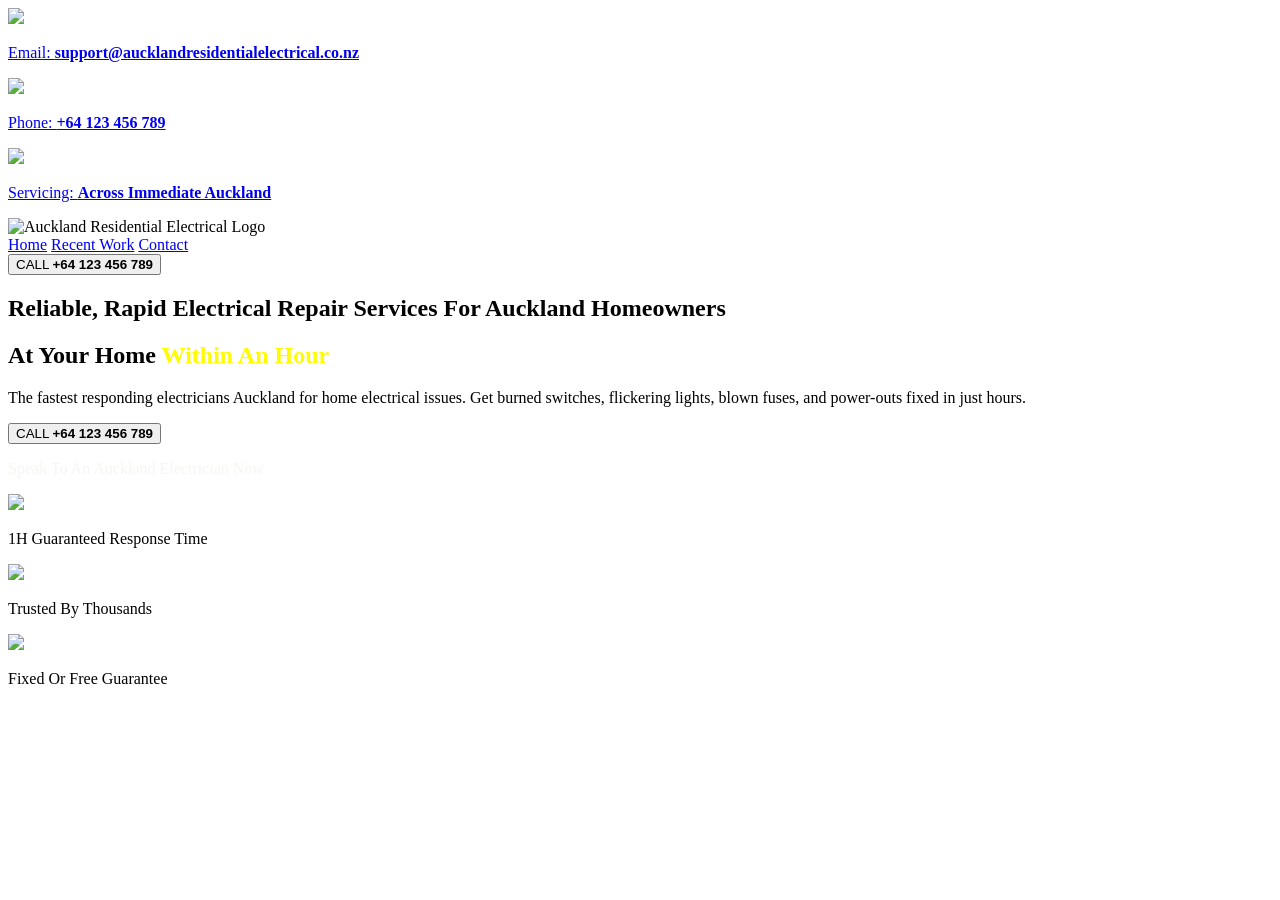
==== index.html @ d44b5574 "Create initial index.html for website Initial HTML structure for the Auckland Residential Electrical" ====
<!DOCTYPE html>

<html>
    <head>
        <!--SEO-->
        <meta charset="UTF-8">
        <title>Rapid-Response Home Electrical Repair Specialists | Auckland Residential Electrical</title>
        <meta name="description" content="Providing reliable, rapid-response electrical repair services for Auckland homes. Get a home electrical repair specialist on site within an hour, guaranteed.">

        <!--CSS CONNECTIONS-->

        <link rel="stylesheet" href="C:\Users\james\OneDrive\Desktop\DTS Project 3 V2\CSS\main.css">
        <link rel="stylesheet" href="C:\Users\james\OneDrive\Desktop\DTS Project 3 V2\CSS\global_sections.css">
        <link rel="stylesheet" href="C:\Users\james\OneDrive\Desktop\DTS Project 3 V2\CSS\index.css">

        <!--INTER FONT CONNECTION-->
        <link rel="preconnect" href="https://fonts.googleapis.com">
        <link rel="preconnect" href="https://fonts.gstatic.com" crossorigin>
        <link href="https://fonts.googleapis.com/css2?family=Inter:ital,opsz,wght@0,14..32,100..900;1,14..32,100..900&display=swap" rel="stylesheet">

        <!--ROBOTO FONT CONNECTION-->
        <link rel="preconnect" href="https://fonts.googleapis.com">
        <link rel="preconnect" href="https://fonts.gstatic.com" crossorigin>
        <link href="https://fonts.googleapis.com/css2?family=Google+Sans:ital,opsz,wght@0,17..18,400..700;1,17..18,400..700&family=Inter:ital,opsz,wght@0,14..32,100..900;1,14..32,100..900&family=Roboto:ital,wght@0,100..900;1,100..900&display=swap" rel="stylesheet">

        <!--GOOGLE SANS FONT CONNECTION-->
        <link rel="preconnect" href="https://fonts.googleapis.com">
        <link rel="preconnect" href="https://fonts.gstatic.com" crossorigin>
        <link href="https://fonts.googleapis.com/css2?family=Google+Sans:ital,opsz,wght@0,17..18,400..700;1,17..18,400..700&display=swap" rel="stylesheet">
    </head>
    <body>
        <header>
            <div class="header-top-bar">
                <a class="header-top-bar-link" href="mailto:support@aucklandresidentialelectrical.co.nz">
                    <img class="header-top-bar-link-icon" src="C:\Users\james\OneDrive\Desktop\DTS Project 3 V2\Images\icons\electrician_auckland_email_address_icon.png">
                    <p class="header-top-bar-link-p">Email: <strong>support@aucklandresidentialelectrical.co.nz</strong></p>
                </a>
                <a class="header-top-bar-link" href="tel:+64123456789">
                    <img class="header-top-bar-link-icon" src="C:\Users\james\OneDrive\Desktop\DTS Project 3 V2\Images\icons\electrician_auckland_phone_number_icon.png">
                    <p class="header-top-bar-link-p">Phone: <strong>+64 123 456 789</strong></p>
                </a>
                <a class="header-top-bar-link" href="https://google.com/maps/auckland-residential-electrical">
                    <img class="header-top-bar-link-icon" src="C:\Users\james\OneDrive\Desktop\DTS Project 3 V2\Images\icons\outdoor_electrical_issue_repair_service_auckland_icon.png">
                    <p class="header-top-bar-link-p">Servicing: <strong>Across Immediate Auckland</strong></p>
                </a>
            </div>
            <div class="header-main">
                <img class="header-logo-image" src="C:\Users\james\OneDrive\Desktop\DTS Project 3 V2\Images\main-images\Auckland_Residential_Electrical_Logo_Small.jpg" alt="Auckland Residential Electrical Logo" href="/html/index.html">
                <div class="header-main-navigation-bar">
                    <a class="header-main-navigation-button" href="/html/index.html" target="">Home</a>
                    <a class="header-main-navigation-button" href="/html/recent_work.html" target="">Recent Work</a>
                    <a class="header-main-navigation-button" href="/html/contact.html" target="">Contact</a>
                </div>
                <button class="header-main-call-to-action-button" href="tel:+64123456789">CALL <strong>+64 123 456 789</strong></button>
            </div>
        </header>
        <main>
            <section class="home-hero-section">
                <div class="home-hero-section-bg-image-darkener-container"> <!--SEMI-TRANSPARENT CONTAINER DARKENS BG IMG-->
                    <div class="home-hero-section-content-container"> 
                        <h2 class="home-hero-section-h2">Reliable, Rapid Electrical Repair Services For Auckland Homeowners</h2>
                        <h1 class="home-hero-section-h1">At Your Home <span style="color: #fffc00;">Within An Hour</span></h1>
                        <p class="home-hero-section-p">The fastest responding electricians Auckland for home electrical issues. Get burned switches, flickering lights, blown fuses, and power-outs fixed in just hours.</p>
                        <div class="main-call-to-action-container">
                            <button class="main-call-to-action-button">CALL <strong>+64 123 456 789</strong></button>
                            <p class="main-call-to-action-button-under-p" style="color: #f5f5f1;">Speak To An Auckland Electrician Now</p>
                        </div>
                    </div>
                    <div class="home-hero-section-bottom-bar">
                        <div class="home-hero-section-bottom-bar-benefit-bullet-container">
                            <img class="home-hero-section-bottom-bar-benefit-bullet-icon" src="C:\Users\james\OneDrive\Desktop\DTS Project 3 V2\Images\icons\electrician_auckland_response_time_icon.png">
                            <p class="home-hero-section-bottom-bar-benefit-bullet-p">1H Guaranteed Response Time</p>
                        </div>
                        <div class="home-hero-section-bottom-bar-benefit-bullet-container">
                            <img class="home-hero-section-bottom-bar-benefit-bullet-icon" src="C:\Users\james\OneDrive\Desktop\DTS Project 3 V2\Images\icons\electrician_auckland_20_years_experience_icon.png">
                            <p class="home-hero-section-bottom-bar-benefit-bullet-p">Trusted By Thousands</p>
                        </div>
                        <div class="home-hero-section-bottom-bar-benefit-bullet-container">
                            <img class="home-hero-section-bottom-bar-benefit-bullet-icon" src="C:\Users\james\OneDrive\Desktop\DTS Project 3 V2\Images\icons\electrician_auckland_guarantee_icon.png">
                            <p class="home-hero-section-bottom-bar-benefit-bullet-p">Fixed Or Free Guarantee</p>
                        </div>
                    </div>
                </div>  
            </section>
            <section class="home-services-section"></section>
            <section class="home-why-us-section"></section>
            <section class="home-service-area-section"></section>
            <section class="home-contact-section"></section>
        </main>
        <footer></footer>
    </body>
</html>
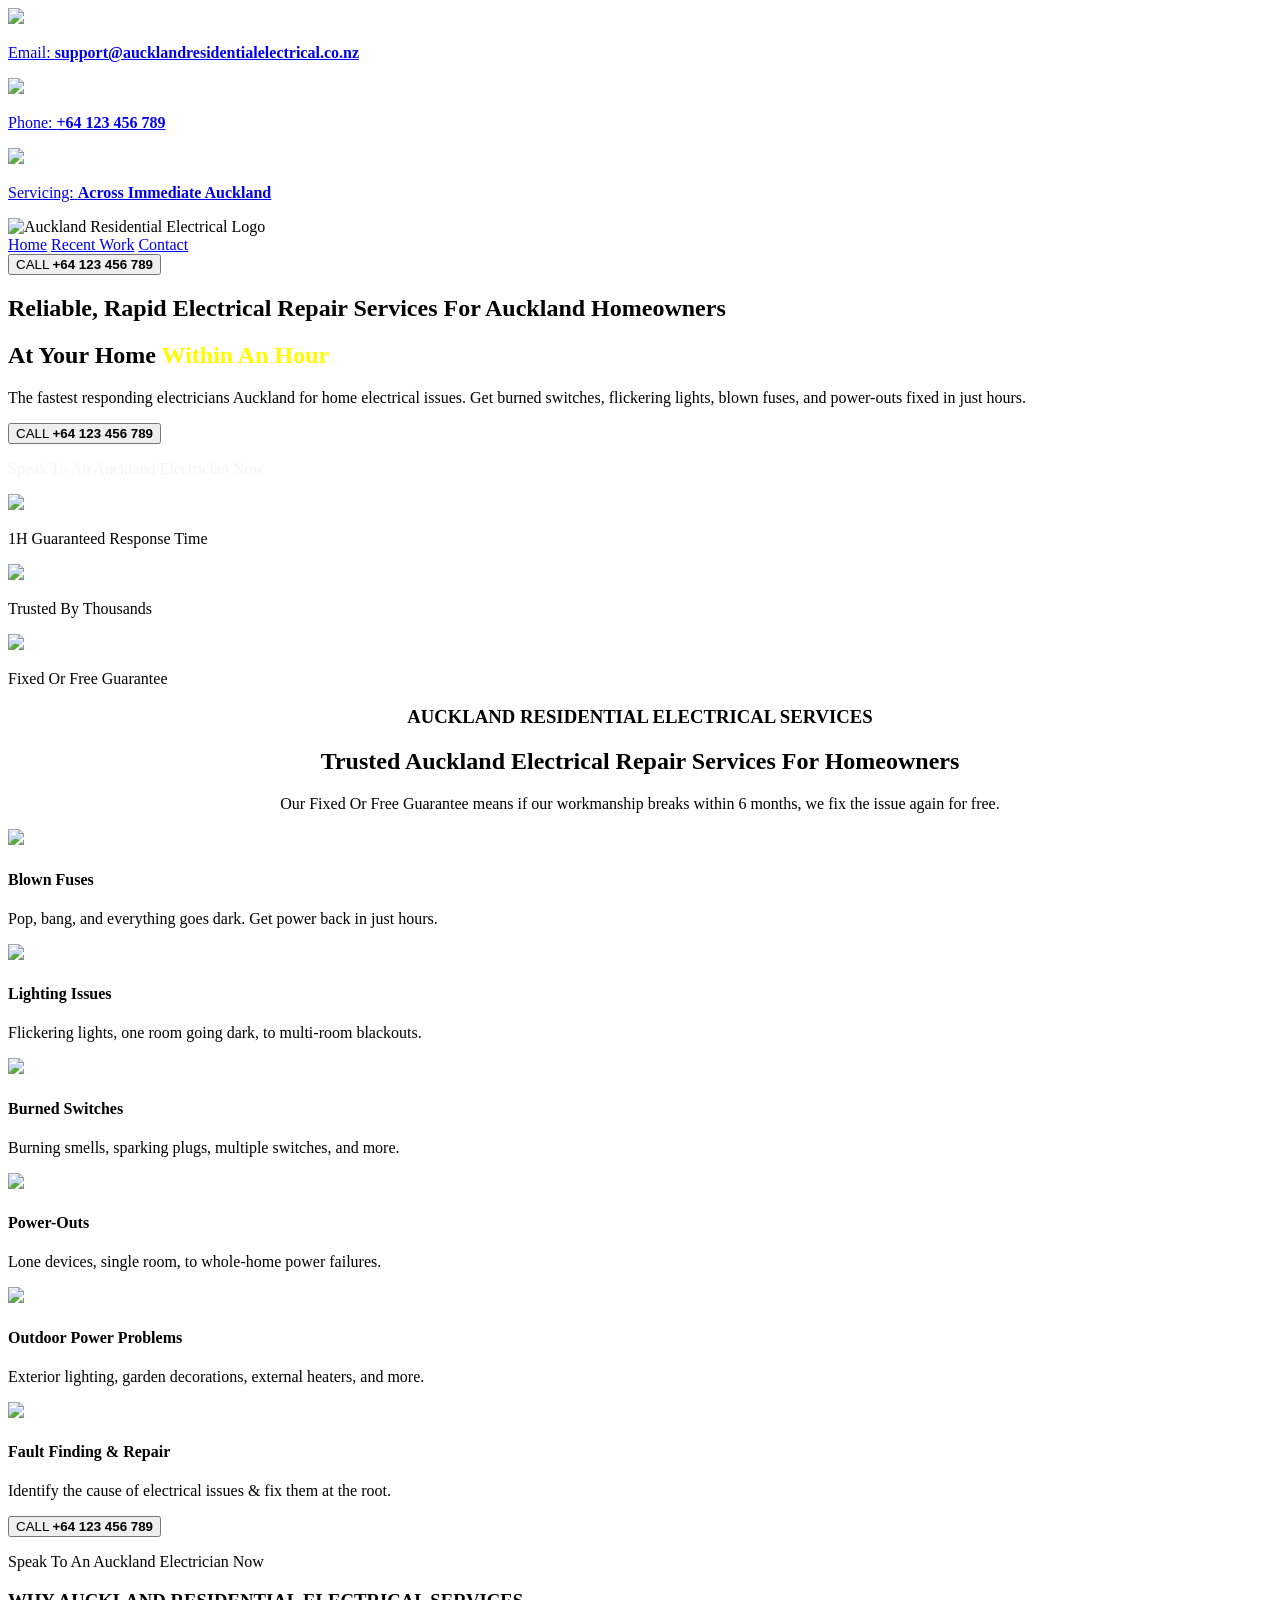
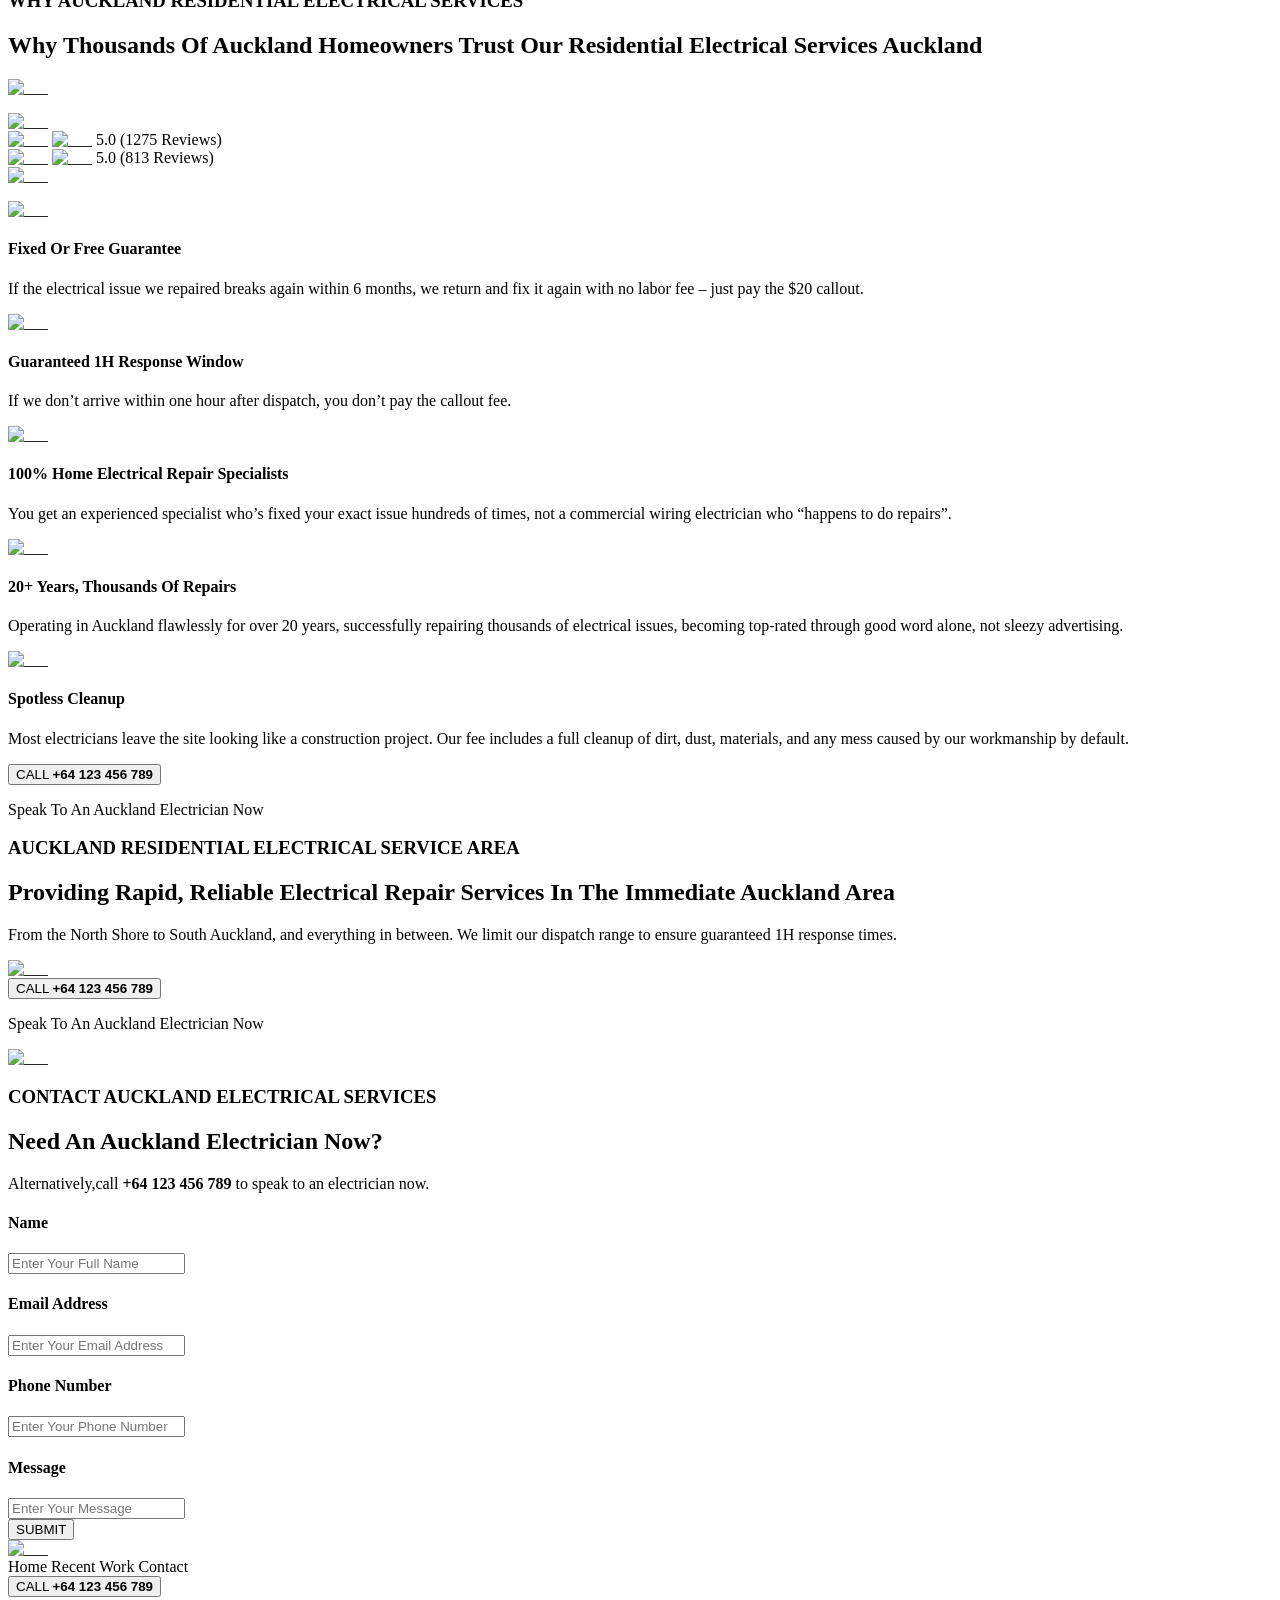
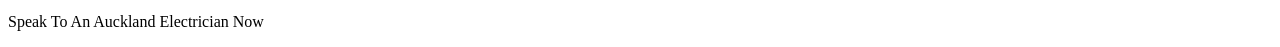
==== commit c1fad051: "Completed HTML for index.html (MINUS IMAGE SOURCES & ALT)" ====
--- a/index.html
+++ b/index.html
@@ -12,6 +12,10 @@
         <link rel="stylesheet" href="C:\Users\james\OneDrive\Desktop\DTS Project 3 V2\CSS\main.css">
         <link rel="stylesheet" href="C:\Users\james\OneDrive\Desktop\DTS Project 3 V2\CSS\global_sections.css">
         <link rel="stylesheet" href="C:\Users\james\OneDrive\Desktop\DTS Project 3 V2\CSS\index.css">
+        
+        <!--JSON-LD SCHEMA-->
+
+        <script type="application/ld+json"></script>
 
         <!--INTER FONT CONNECTION-->
         <link rel="preconnect" href="https://fonts.googleapis.com">
@@ -69,24 +73,197 @@
                     <div class="home-hero-section-bottom-bar">
                         <div class="home-hero-section-bottom-bar-benefit-bullet-container">
                             <img class="home-hero-section-bottom-bar-benefit-bullet-icon" src="C:\Users\james\OneDrive\Desktop\DTS Project 3 V2\Images\icons\electrician_auckland_response_time_icon.png">
-                            <p class="home-hero-section-bottom-bar-benefit-bullet-p">1H Guaranteed Response Time</p>
+                            <p class="home-hero-section-bottom-bar-benefit-bullet-p" style="opacity: 1;">1H Guaranteed Response Time</p>
                         </div>
                         <div class="home-hero-section-bottom-bar-benefit-bullet-container">
                             <img class="home-hero-section-bottom-bar-benefit-bullet-icon" src="C:\Users\james\OneDrive\Desktop\DTS Project 3 V2\Images\icons\electrician_auckland_20_years_experience_icon.png">
-                            <p class="home-hero-section-bottom-bar-benefit-bullet-p">Trusted By Thousands</p>
+                            <p class="home-hero-section-bottom-bar-benefit-bullet-p" style="opacity: 1;">Trusted By Thousands</p>
                         </div>
                         <div class="home-hero-section-bottom-bar-benefit-bullet-container">
                             <img class="home-hero-section-bottom-bar-benefit-bullet-icon" src="C:\Users\james\OneDrive\Desktop\DTS Project 3 V2\Images\icons\electrician_auckland_guarantee_icon.png">
-                            <p class="home-hero-section-bottom-bar-benefit-bullet-p">Fixed Or Free Guarantee</p>
+                            <p class="home-hero-section-bottom-bar-benefit-bullet-p" style="opacity: 1;">Fixed Or Free Guarantee</p>
                         </div>
                     </div>
                 </div>  
             </section>
-            <section class="home-services-section"></section>
-            <section class="home-why-us-section"></section>
-            <section class="home-service-area-section"></section>
-            <section class="home-contact-section"></section>
+            <section class="home-services-section">
+                <div class="home-services-section-content-container">
+                    <div class="home-services-section-text-container">
+                        <h3 style="text-align: center;">AUCKLAND RESIDENTIAL ELECTRICAL SERVICES</h3>
+                        <h2 style="text-align: center;">Trusted Auckland Electrical Repair Services For Homeowners</h2>
+                        <p style="text-align: center;">Our Fixed Or Free Guarantee means if our workmanship breaks within 6 months, we fix the issue again for free.</p>
+                    </div>
+                    <div class="home-services-section-service-cards-grid">
+                        <div class="home-services-section-service-card">
+                            <img class="home-services-section-service-card-icon" src="C:\Users\james\OneDrive\Desktop\DTS Project 3 V2\Images\icons\blown_fuse_repair_service_auckland_icon.png">
+                            <h4 class="home-services-section-service-card-header">Blown Fuses</h4>
+                            <p class="home-services-section-service-card-p">Pop, bang, and everything goes dark. Get power back in just hours.</p>
+                        </div>
+                        <div class="home-services-section-service-card">
+                            <img class="home-services-section-service-card-icon" src="C:\Users\james\OneDrive\Desktop\DTS Project 3 V2\Images\icons\lighting_repair_service_auckland_icon.png">
+                            <h4 class="home-services-section-service-card-header">Lighting Issues</h4>
+                            <p class="home-services-section-service-card-p">Flickering lights, one room going dark, to multi-room blackouts.</p>
+                        </div>
+                        <div class="home-services-section-service-card">
+                            <img class="home-services-section-service-card-icon" src="C:\Users\james\OneDrive\Desktop\DTS Project 3 V2\Images\icons\burned_switch_repair_service_auckland_icon.png">
+                            <h4 class="home-services-section-service-card-header">Burned Switches</h4>
+                            <p class="home-services-section-service-card-p">Burning smells, sparking plugs, multiple switches, and more.</p>
+                        </div>
+                        <div class="home-services-section-service-card">
+                            <img class="home-services-section-service-card-icon" src="C:\Users\james\OneDrive\Desktop\DTS Project 3 V2\Images\icons\power_out_repair_service_auckland_icon.png">
+                            <h4 class="home-services-section-service-card-header">Power-Outs</h4>
+                            <p class="home-services-section-service-card-p">Lone devices, single room, to whole-home power failures.</p>
+                        </div>
+                        <div class="home-services-section-service-card">
+                            <img class="home-services-section-service-card-icon" src="C:\Users\james\OneDrive\Desktop\DTS Project 3 V2\Images\icons\outdoor_electrical_issue_repair_service_auckland_icon.png">
+                            <h4 class="home-services-section-service-card-header">Outdoor Power Problems</h4>
+                            <p class="home-services-section-service-card-p">Exterior lighting, garden decorations, external heaters, and more.</p>
+                        </div>
+                        <div class="home-services-section-service-card">
+                            <img class="home-services-section-service-card-icon" src="C:\Users\james\OneDrive\Desktop\DTS Project 3 V2\Images\icons\electrical_fault_finding_and_repair_service_auckland_icon.png">
+                            <h4 class="home-services-section-service-card-header">Fault Finding & Repair</h4>
+                            <p class="home-services-section-service-card-p">Identify the cause of electrical issues & fix them at the root.</p>
+                        </div>
+                    </div>
+                    <div class="main-call-to-action-container" style="align-items: center;">
+                        <button class="main-call-to-action-button">CALL <strong>+64 123 456 789</strong></button>
+                        <p class="main-call-to-action-button-under-p">Speak To An Auckland Electrician Now</p>
+                    </div>
+                </div>
+            </section>
+            <section class="home-why-us-section">
+                <div class="home-why-us-section-two-column-layout-div">
+                    <div class="home-why-us-section-content-container">
+                        <div class="home-why-us-section-text-container">
+                            <h3>WHY AUCKLAND RESIDENTIAL ELECTRICAL SERVICES</h3>
+                            <h2>Why Thousands Of Auckland Homeowners Trust Our Residential Electrical Services Auckland</h2>
+                        </div>
+                        <div class="home-why-us-section-benefit-bullet-container">
+                            <div class="benefit-bullet-container">
+                                <img class="benefit-bullet-tick-icon" src="___" alt="___">
+                                <p class="benefit-bullet-text"></p>
+                            </div>
+                            <img class="membership-badge-image" src="___" alt="___">
+                            <div class="benefit-bullet-rating-container">
+                                <img class="benefit-bullet-rating-logo" src="___" alt="___">
+                                <img class="benefit-bullet-star-rating-graphic" src="___" alt="___">
+                                <a class="benefit-bullet-star-rating-text">5.0 (1275 Reviews)</a>
+                            </div>
+                            <div class="benefit-bullet-rating-container">
+                                <img class="benefit-bullet-rating-logo" src="___" alt="___">
+                                <img class="benefit-bullet-star-rating-graphic" src="___" alt="___">
+                                <a class="benefit-bullet-star-rating-text">5.0 (813 Reviews)</a>
+                            </div>
+                            <div class="benefit-bullet-container">
+                                <img class="benefit-bullet-tick-icon" src="___" alt="___">
+                                <p class="benefit-bullet-text"></p>
+                            </div>
+                        </div>
+                        <div class="home-why-us-section-why-us-cards-container">
+                            <div class="home-why-us-section-why-us-card">
+                                <div class="why-us-card-icon-and-header-container">
+                                    <img class="why-us-card-icon" src="___" alt="___">
+                                    <h4 class="why-us-card-header">Fixed Or Free Guarantee</h4>
+                                </div>
+                                <p class="why-us-card-text">If the electrical issue we repaired breaks again within 6 months, we return and fix it again with no labor fee – just pay the $20 callout.</p>
+                            </div>
+                            <div class="home-why-us-section-why-us-card">
+                                <div class="why-us-card-icon-and-header-container">
+                                    <img class="why-us-card-icon" src="___" alt="___">
+                                    <h4 class="why-us-card-header">Guaranteed 1H Response Window</h4>
+                                </div>
+                                <p class="why-us-card-text">If we don’t arrive within one hour after dispatch, you don’t pay the callout fee.</p>
+                            </div>
+                            <div class="home-why-us-section-why-us-card">
+                                <div class="why-us-card-icon-and-header-container">
+                                    <img class="why-us-card-icon" src="___" alt="___">
+                                    <h4 class="why-us-card-header">100% Home Electrical Repair Specialists</h4>
+                                </div>
+                                <p class="why-us-card-text">You get an experienced specialist who’s fixed your exact issue hundreds of times, not a commercial wiring electrician who “happens to do repairs”.</p>
+                            </div>
+                            <div class="home-why-us-section-why-us-card">
+                                <div class="why-us-card-icon-and-header-container">
+                                    <img class="why-us-card-icon" src="___" alt="___">
+                                    <h4 class="why-us-card-header">20+ Years, Thousands Of Repairs</h4>
+                                </div>
+                                <p class="why-us-card-text">Operating in Auckland flawlessly for over 20 years, successfully repairing thousands of electrical issues, becoming top-rated through good word alone, not sleezy advertising.</p>
+                            </div>
+                            <div class="home-why-us-section-why-us-card">
+                                <div class="why-us-card-icon-and-header-container">
+                                    <img class="why-us-card-icon" src="___" alt="___">
+                                    <h4 class="why-us-card-header">Spotless Cleanup</h4>
+                                </div>
+                                <p class="why-us-card-text">Most electricians leave the site looking like a construction project. Our fee includes a full cleanup of dirt, dust, materials, and any mess caused by our workmanship by default.</p>
+                            </div>
+                        </div>
+                        <div class="main-call-to-action-container">
+                            <button class="main-call-to-action-button">CALL <strong>+64 123 456 789</strong></button>
+                            <p class="main-call-to-action-button-under-p">Speak To An Auckland Electrician Now</p>
+                        </div>
+                    </div>
+                </div>
+            </section>
+            <section class="home-service-area-section">
+                <div classs="home-service-area-section-content-container">
+                    <div class="home-service-area-section-text-container">
+                        <h3>AUCKLAND RESIDENTIAL ELECTRICAL SERVICE AREA</h3>
+                        <h2>Providing Rapid, Reliable Electrical Repair Services In The Immediate Auckland Area</h2>
+                        <p>From the North Shore to South Auckland, and everything in between. We limit our dispatch range to ensure guaranteed 1H response times.</p>
+                    </div>
+                    <img class="home-service-area-section-maps-image" src="___" alt="___">
+                    <div class="main-call-to-action-container">
+                        <button class="main-call-to-action-button">CALL <strong>+64 123 456 789</strong></button>
+                        <p class="main-call-to-action-button-under-p">Speak To An Auckland Electrician Now</p>
+                    </div>
+                </div>
+            </section>
+            <section class="home-contact-section">
+                <div class="home-contact-section-two-column-layout-div">
+                    <div class="home-contact-section-left-image-container">
+                        <img class="home-contact-section-left-image" src="___" alt="___">
+                    </div>
+                    <div class="home-contact-section-content-container">
+                        <div class="home-contact-section-text-container">
+                            <h3>CONTACT AUCKLAND ELECTRICAL SERVICES</h3>
+                            <h2>Need An Auckland Electrician Now?</h2>
+                            <p>Alternatively,<a class="home-contact-section-p-text-call-link-text">call <strong>+64 123 456 789</strong></a> to speak to an electrician now.</p>
+                        </div>
+                        <form class="home-contact-section-contact-form">
+                            <div class="form-field-container">
+                                <h4 class="form-field-title">Name</h4>
+                                <input class="form-field" type="text" placeholder="Enter Your Full Name">
+                            </div>
+                            <div class="form-field-container">
+                                <h4 class="form-field-title">Email Address</h4>
+                                <input class="form-field" type="email" placeholder="Enter Your Email Address">
+                            </div>
+                            <div class="form-field-container">
+                                <h4 class="form-field-title">Phone Number</h4>
+                                <input class="form-field" type="tel" placeholder="Enter Your Phone Number">
+                            </div>
+                            <div class="form-field-container">
+                                <h4 class="form-field-title">Message</h4>
+                                <input class="form-field" type="text" placeholder="Enter Your Message">
+                            </div>
+                            <button class="home-contact-section-form-submit-button">SUBMIT</button>
+                        </form>
+                    </div>
+                </div>
+            </section>
         </main>
-        <footer></footer>
+        <footer>
+            <div class="footer-content-container">
+                <img class="footer-logo-image" src="___" alt="___">
+                <div class="footer-navigation-bar">
+                    <a class="footer-navigation-button">Home</a>
+                    <a class="footer-navigation-button">Recent Work</a>
+                    <a class="footer-navigation-button">Contact</a>
+                </div>
+                <div class="main-call-to-action-container">
+                    <button class="main-call-to-action-button">CALL <strong>+64 123 456 789</strong></button>
+                    <p class="main-call-to-action-button-under-p">Speak To An Auckland Electrician Now</p>
+                </div>
+            </div>
+        </footer>
     </body>
 </html>
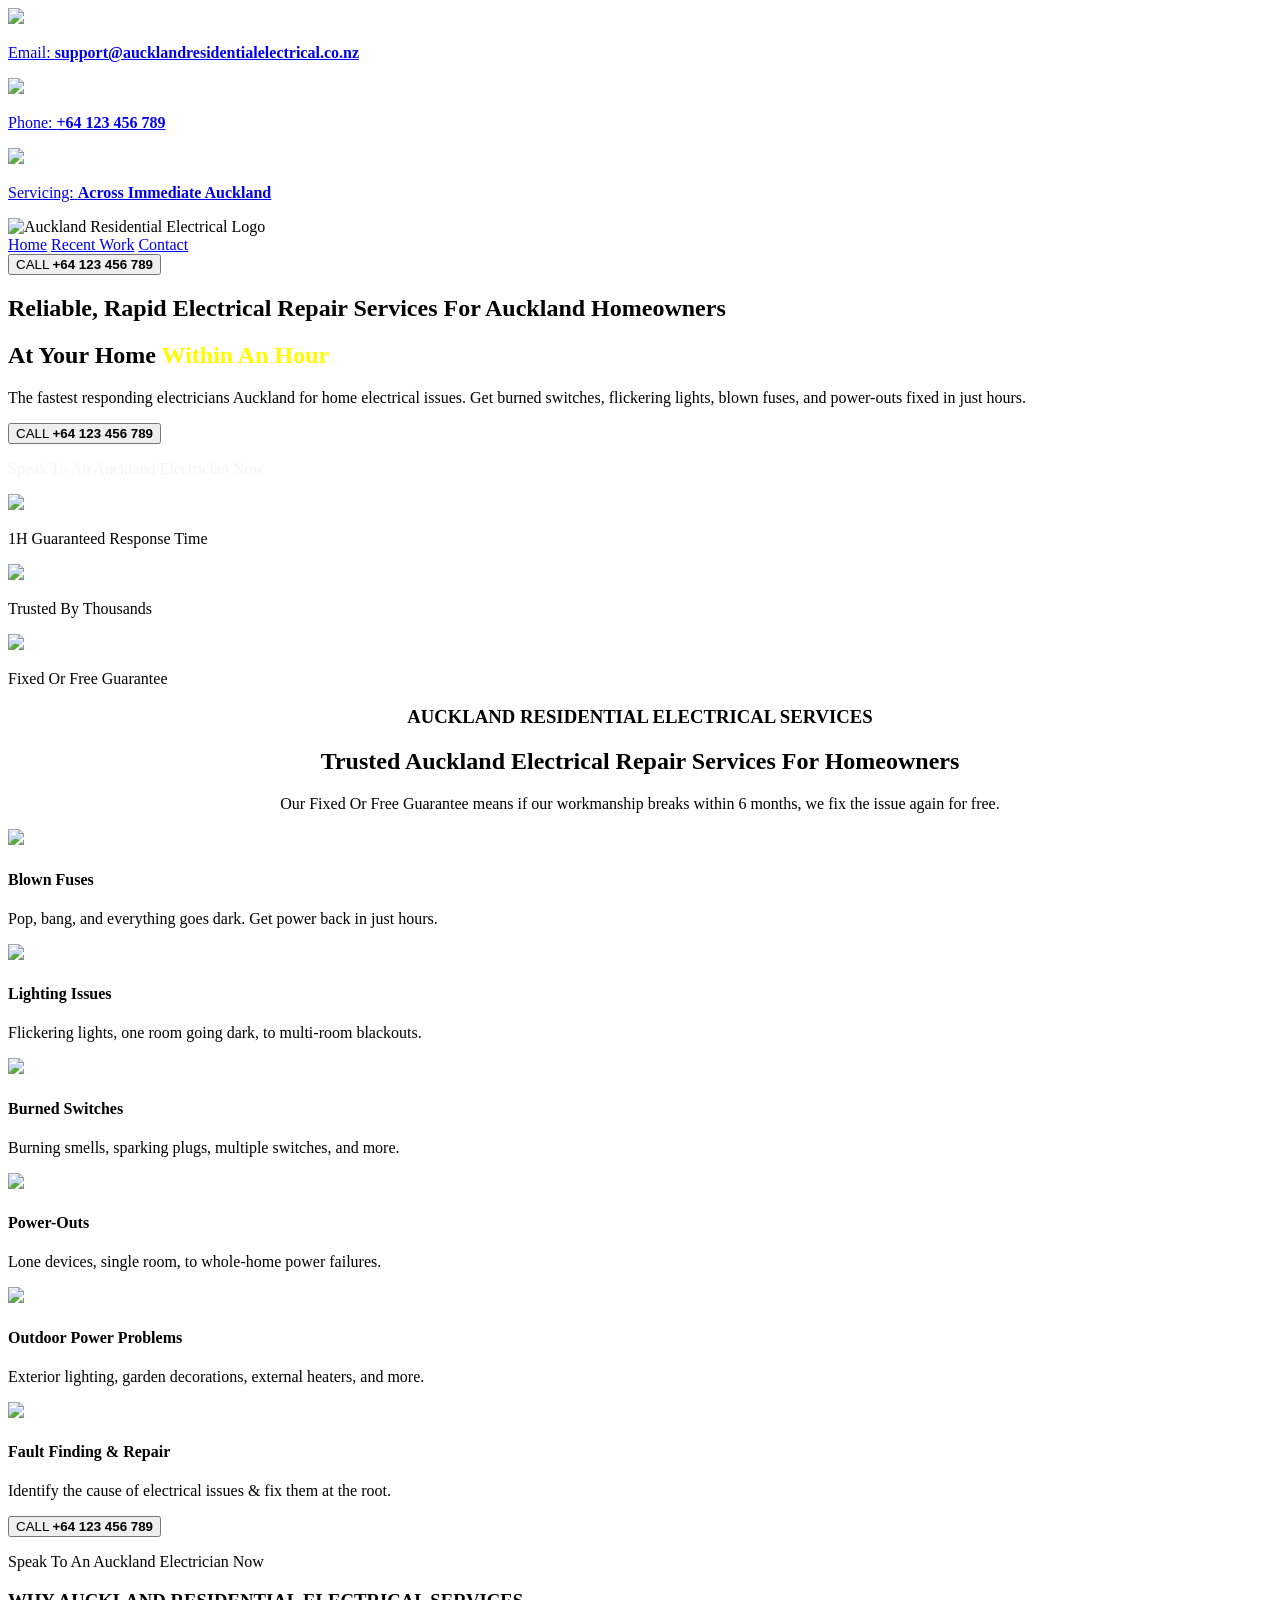
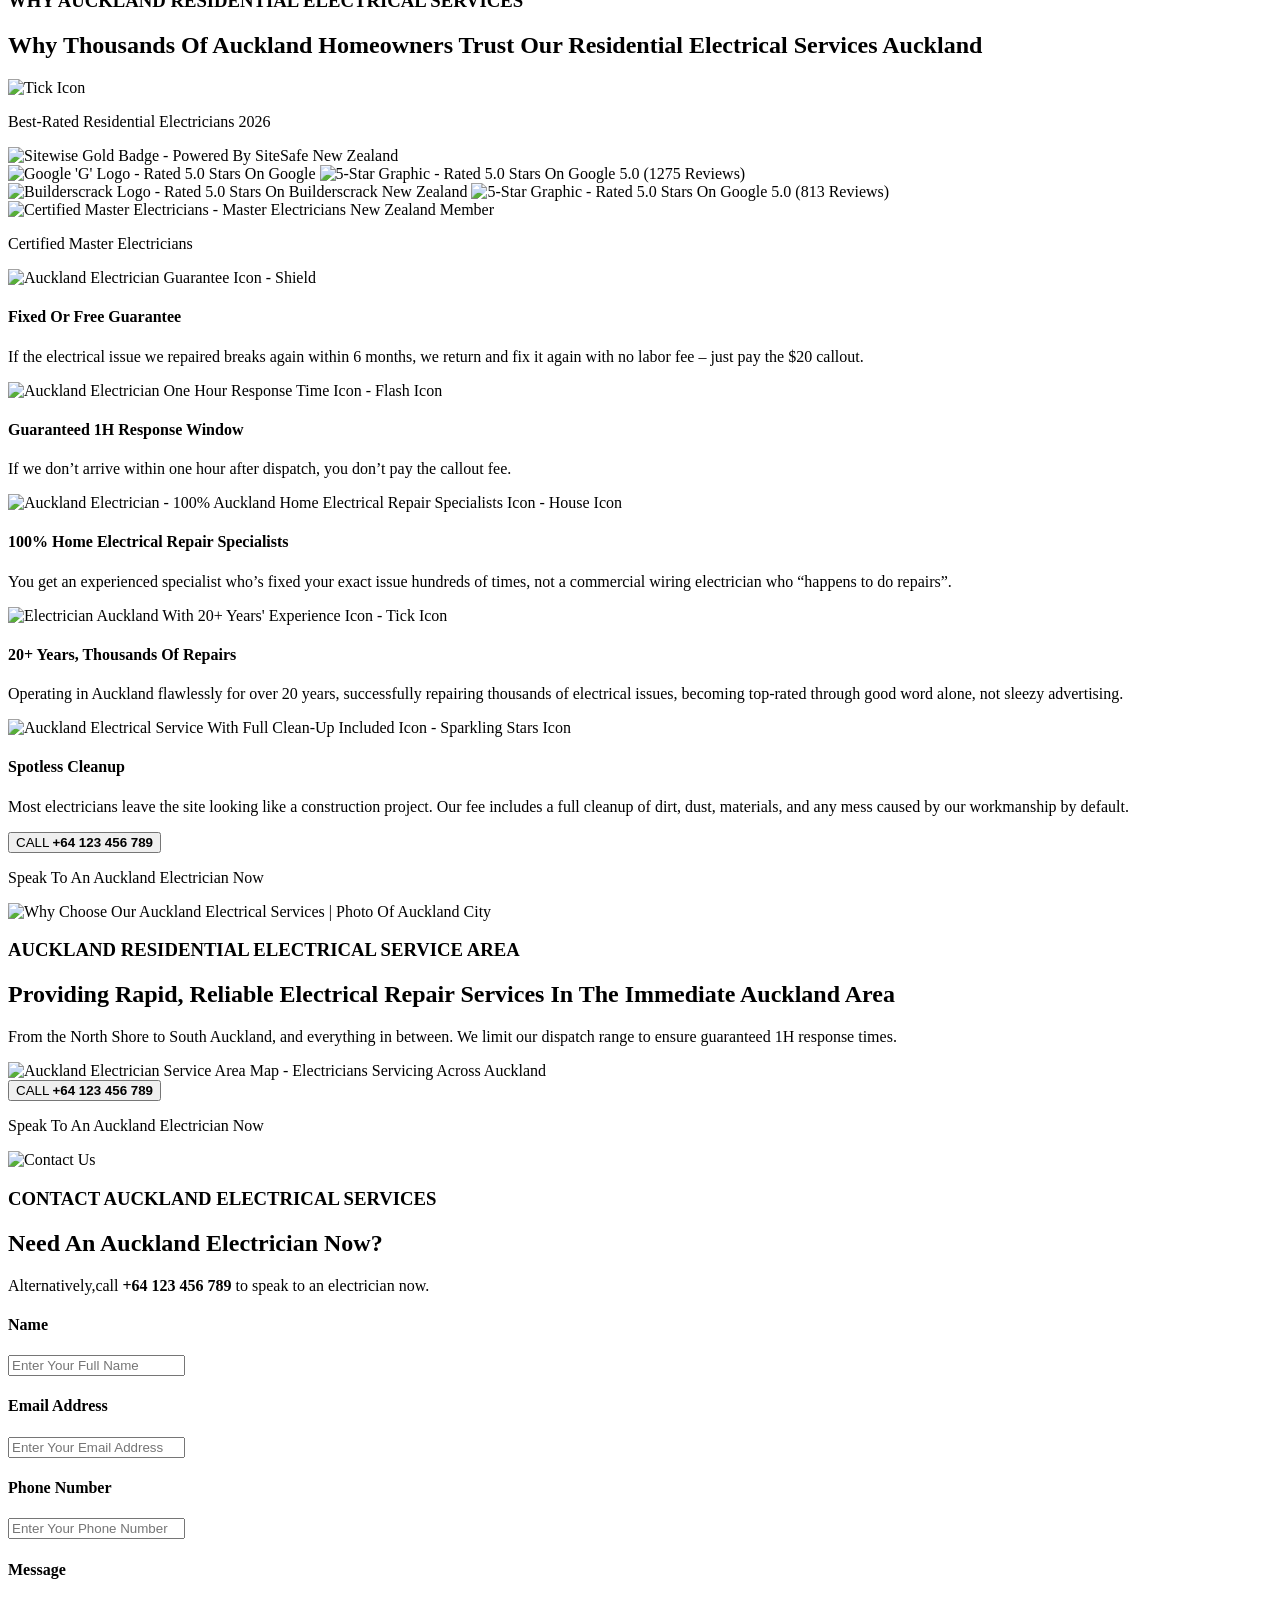
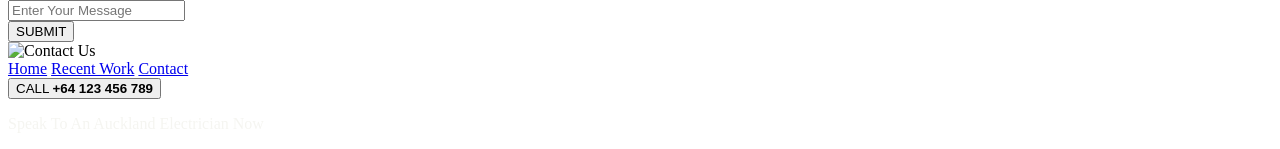
==== commit b9e4b84a: "Finished home page HTML" ====
--- a/index.html
+++ b/index.html
@@ -14,7 +14,6 @@
         <link rel="stylesheet" href="C:\Users\james\OneDrive\Desktop\DTS Project 3 V2\CSS\index.css">
         
         <!--JSON-LD SCHEMA-->
-
         <script type="application/ld+json"></script>
 
         <!--INTER FONT CONNECTION-->
@@ -140,57 +139,57 @@
                         </div>
                         <div class="home-why-us-section-benefit-bullet-container">
                             <div class="benefit-bullet-container">
-                                <img class="benefit-bullet-tick-icon" src="___" alt="___">
-                                <p class="benefit-bullet-text"></p>
-                            </div>
-                            <img class="membership-badge-image" src="___" alt="___">
+                                <img class="benefit-bullet-tick-icon" src="C:\Users\james\OneDrive\Desktop\DTS Project 3 V2\Images\icons\electrician_auckland_20_years_experience_icon.png" alt="Tick Icon">
+                                <p class="benefit-bullet-text">Best-Rated Residential Electricians 2026</p>
+                            </div>
+                            <img class="membership-badge-image" src="C:\Users\james\OneDrive\Desktop\DTS Project 3 V2\Images\main-images\SiteWise-Gold-2025-scaled.jpg" alt="Sitewise Gold Badge - Powered By SiteSafe New Zealand">
                             <div class="benefit-bullet-rating-container">
-                                <img class="benefit-bullet-rating-logo" src="___" alt="___">
-                                <img class="benefit-bullet-star-rating-graphic" src="___" alt="___">
+                                <img class="benefit-bullet-rating-logo" src="C:\Users\james\OneDrive\Desktop\DTS Project 3 V2\Images\main-images\google g logo.webp" alt="Google 'G' Logo - Rated 5.0 Stars On Google">
+                                <img class="benefit-bullet-star-rating-graphic" src="C:\Users\james\OneDrive\Desktop\DTS Project 3 V2\Images\main-images\5.0 Stars Graphic.png" alt="5-Star Graphic - Rated 5.0 Stars On Google">
                                 <a class="benefit-bullet-star-rating-text">5.0 (1275 Reviews)</a>
                             </div>
                             <div class="benefit-bullet-rating-container">
-                                <img class="benefit-bullet-rating-logo" src="___" alt="___">
-                                <img class="benefit-bullet-star-rating-graphic" src="___" alt="___">
+                                <img class="benefit-bullet-rating-logo" src="C:\Users\james\OneDrive\Desktop\DTS Project 3 V2\Images\main-images\builderscrack logo.png" alt="Builderscrack Logo - Rated 5.0 Stars On Builderscrack New Zealand">
+                                <img class="benefit-bullet-star-rating-graphic" src="C:\Users\james\OneDrive\Desktop\DTS Project 3 V2\Images\main-images\5.0 Stars Graphic.png" alt="5-Star Graphic - Rated 5.0 Stars On Google">
                                 <a class="benefit-bullet-star-rating-text">5.0 (813 Reviews)</a>
                             </div>
                             <div class="benefit-bullet-container">
-                                <img class="benefit-bullet-tick-icon" src="___" alt="___">
-                                <p class="benefit-bullet-text"></p>
+                                <img class="membership-badge-image" src="C:\Users\james\OneDrive\Desktop\DTS Project 3 V2\Images\main-images\master electricians membership badge.webp" alt="Certified Master Electricians - Master Electricians New Zealand Member">
+                                <p class="benefit-bullet-text">Certified Master Electricians</p>
                             </div>
                         </div>
                         <div class="home-why-us-section-why-us-cards-container">
                             <div class="home-why-us-section-why-us-card">
                                 <div class="why-us-card-icon-and-header-container">
-                                    <img class="why-us-card-icon" src="___" alt="___">
+                                    <img class="why-us-card-icon" src="C:\Users\james\OneDrive\Desktop\DTS Project 3 V2\Images\icons\electrician_auckland_guarantee_icon.png" alt="Auckland Electrician Guarantee Icon - Shield">
                                     <h4 class="why-us-card-header">Fixed Or Free Guarantee</h4>
                                 </div>
                                 <p class="why-us-card-text">If the electrical issue we repaired breaks again within 6 months, we return and fix it again with no labor fee – just pay the $20 callout.</p>
                             </div>
                             <div class="home-why-us-section-why-us-card">
                                 <div class="why-us-card-icon-and-header-container">
-                                    <img class="why-us-card-icon" src="___" alt="___">
+                                    <img class="why-us-card-icon" src="C:\Users\james\OneDrive\Desktop\DTS Project 3 V2\Images\icons\electrician_auckland_response_time_icon.png" alt="Auckland Electrician One Hour Response Time Icon - Flash Icon">
                                     <h4 class="why-us-card-header">Guaranteed 1H Response Window</h4>
                                 </div>
                                 <p class="why-us-card-text">If we don’t arrive within one hour after dispatch, you don’t pay the callout fee.</p>
                             </div>
                             <div class="home-why-us-section-why-us-card">
                                 <div class="why-us-card-icon-and-header-container">
-                                    <img class="why-us-card-icon" src="___" alt="___">
+                                    <img class="why-us-card-icon" src="C:\Users\james\OneDrive\Desktop\DTS Project 3 V2\Images\icons\electrician_auckland_residential_electrical_specialists_icon.png" alt="Auckland Electrician - 100% Auckland Home Electrical Repair Specialists Icon - House Icon">
                                     <h4 class="why-us-card-header">100% Home Electrical Repair Specialists</h4>
                                 </div>
                                 <p class="why-us-card-text">You get an experienced specialist who’s fixed your exact issue hundreds of times, not a commercial wiring electrician who “happens to do repairs”.</p>
                             </div>
                             <div class="home-why-us-section-why-us-card">
                                 <div class="why-us-card-icon-and-header-container">
-                                    <img class="why-us-card-icon" src="___" alt="___">
+                                    <img class="why-us-card-icon" src="C:\Users\james\OneDrive\Desktop\DTS Project 3 V2\Images\icons\electrician_auckland_20_years_experience_icon.png" alt="Electrician Auckland With 20+ Years' Experience Icon - Tick Icon">
                                     <h4 class="why-us-card-header">20+ Years, Thousands Of Repairs</h4>
                                 </div>
                                 <p class="why-us-card-text">Operating in Auckland flawlessly for over 20 years, successfully repairing thousands of electrical issues, becoming top-rated through good word alone, not sleezy advertising.</p>
                             </div>
                             <div class="home-why-us-section-why-us-card">
                                 <div class="why-us-card-icon-and-header-container">
-                                    <img class="why-us-card-icon" src="___" alt="___">
+                                    <img class="why-us-card-icon" src="C:\Users\james\OneDrive\Desktop\DTS Project 3 V2\Images\icons\electrician_auckland_spotless_cleanup_icon.png" alt="Auckland Electrical Service With Full Clean-Up Included Icon - Sparkling Stars Icon">
                                     <h4 class="why-us-card-header">Spotless Cleanup</h4>
                                 </div>
                                 <p class="why-us-card-text">Most electricians leave the site looking like a construction project. Our fee includes a full cleanup of dirt, dust, materials, and any mess caused by our workmanship by default.</p>
@@ -200,6 +199,9 @@
                             <button class="main-call-to-action-button">CALL <strong>+64 123 456 789</strong></button>
                             <p class="main-call-to-action-button-under-p">Speak To An Auckland Electrician Now</p>
                         </div>
+                    </div>
+                    <div class="home-why-us-section-right-image-container">
+                        <img class="home-why-us-section-right-image" src="https://i.pinimg.com/originals/1a/48/10/1a48101f19de75337391bd5f3bf383bb.jpg" alt="Why Choose Our Auckland Electrical Services | Photo Of Auckland City">
                     </div>
                 </div>
             </section>
@@ -210,8 +212,8 @@
                         <h2>Providing Rapid, Reliable Electrical Repair Services In The Immediate Auckland Area</h2>
                         <p>From the North Shore to South Auckland, and everything in between. We limit our dispatch range to ensure guaranteed 1H response times.</p>
                     </div>
-                    <img class="home-service-area-section-maps-image" src="___" alt="___">
-                    <div class="main-call-to-action-container">
+                    <img class="home-service-area-section-maps-image" src="C:\Users\james\OneDrive\Desktop\DTS Project 3 V2\Images\main-images\electrician_auckland_service_area_map.png" alt="Auckland Electrician Service Area Map - Electricians Servicing Across Auckland">
+                    <div class="main-call-to-action-container" style="align-items: center; justify-content: center; align-self: center; margin-left: auto; margin-right: auto;">
                         <button class="main-call-to-action-button">CALL <strong>+64 123 456 789</strong></button>
                         <p class="main-call-to-action-button-under-p">Speak To An Auckland Electrician Now</p>
                     </div>
@@ -220,7 +222,7 @@
             <section class="home-contact-section">
                 <div class="home-contact-section-two-column-layout-div">
                     <div class="home-contact-section-left-image-container">
-                        <img class="home-contact-section-left-image" src="___" alt="___">
+                        <img class="home-contact-section-left-image" src="https://i.pinimg.com/originals/1a/48/10/1a48101f19de75337391bd5f3bf383bb.jpg" alt="Contact Us">
                     </div>
                     <div class="home-contact-section-content-container">
                         <div class="home-contact-section-text-container">
@@ -253,15 +255,15 @@
         </main>
         <footer>
             <div class="footer-content-container">
-                <img class="footer-logo-image" src="___" alt="___">
+                <img class="footer-logo-image" src="C:\Users\james\OneDrive\Desktop\DTS Project 3 V2\Images\main-images\Auckland_Residential_Electrical_Logo_Small.jpg" alt="Contact Us">
                 <div class="footer-navigation-bar">
-                    <a class="footer-navigation-button">Home</a>
-                    <a class="footer-navigation-button">Recent Work</a>
-                    <a class="footer-navigation-button">Contact</a>
+                    <a class="footer-navigation-button" href="___" target="_blank">Home</a>
+                    <a class="footer-navigation-button" href="___" target="_blank">Recent Work</a>
+                    <a class="footer-navigation-button" href="___" target="_blank">Contact</a>
                 </div>
                 <div class="main-call-to-action-container">
                     <button class="main-call-to-action-button">CALL <strong>+64 123 456 789</strong></button>
-                    <p class="main-call-to-action-button-under-p">Speak To An Auckland Electrician Now</p>
+                    <p class="main-call-to-action-button-under-p" style="color: #f5f5f1;">Speak To An Auckland Electrician Now</p>
                 </div>
             </div>
         </footer>
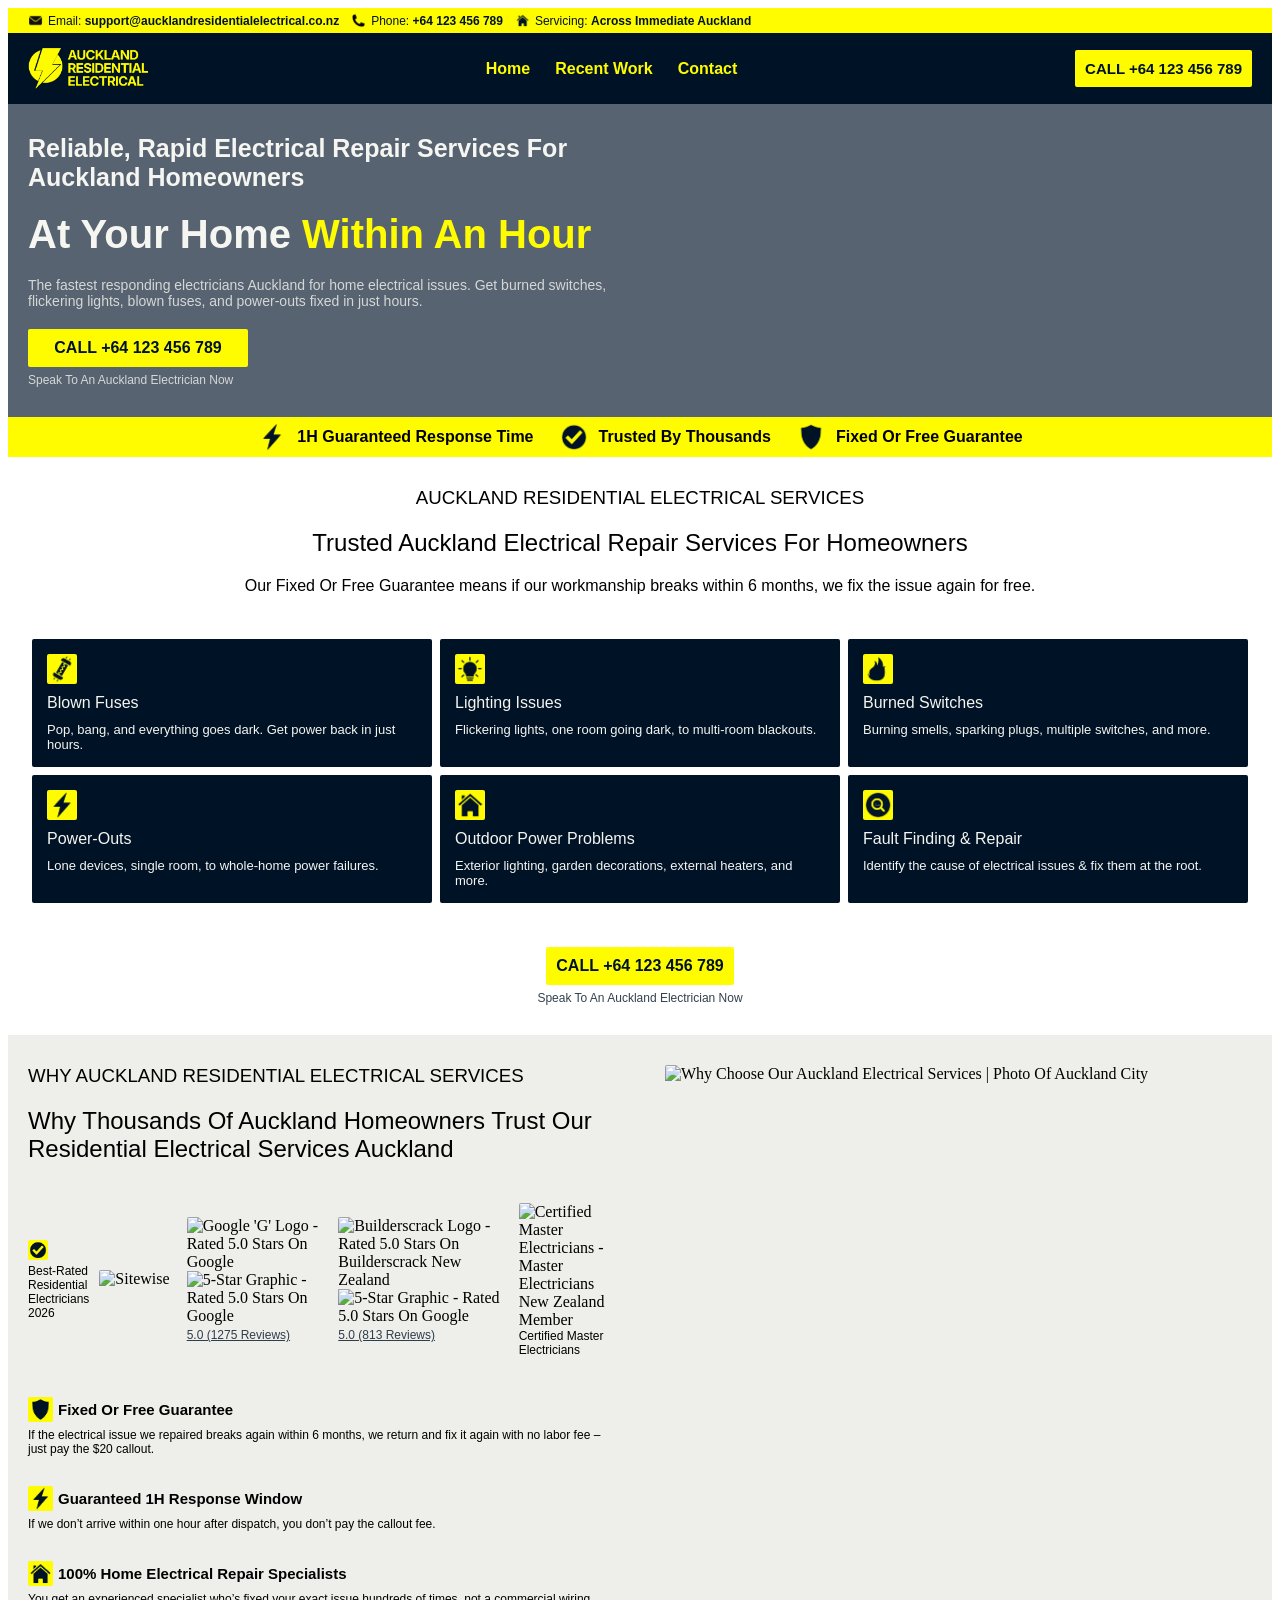
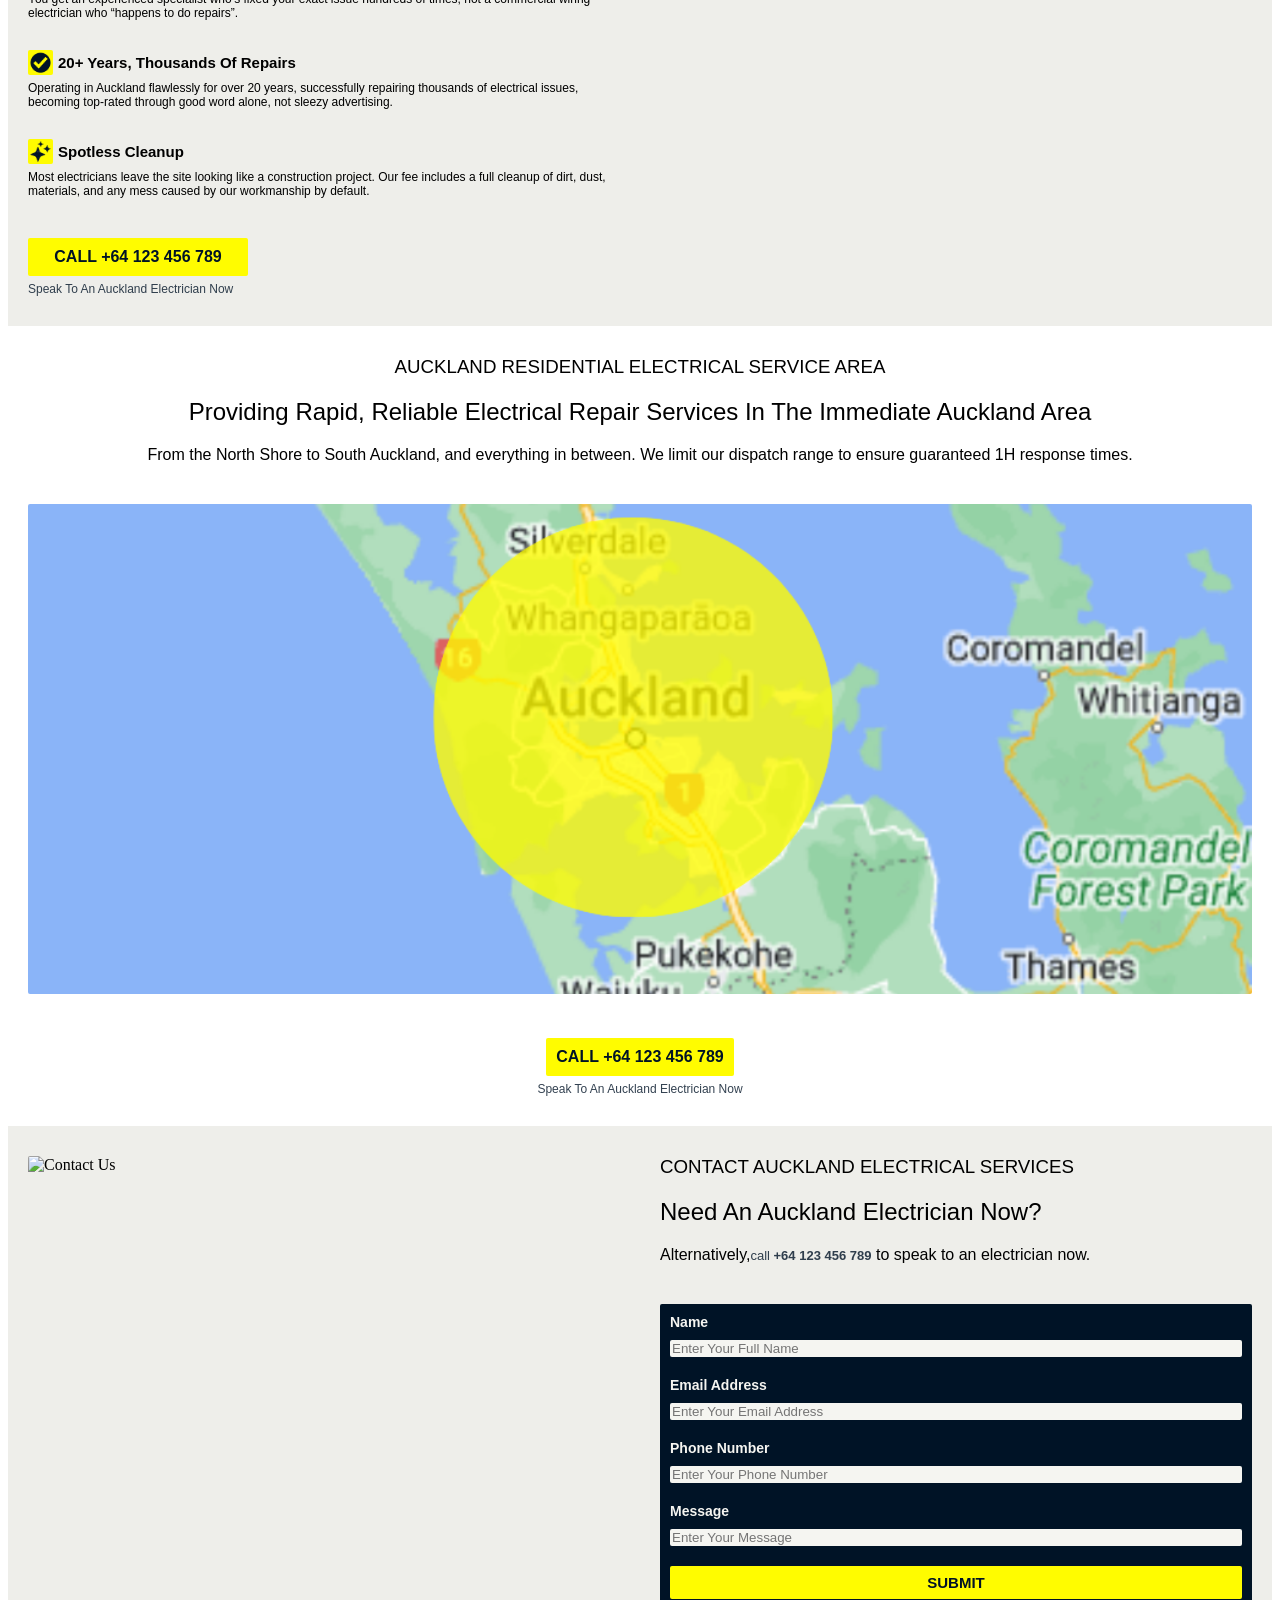
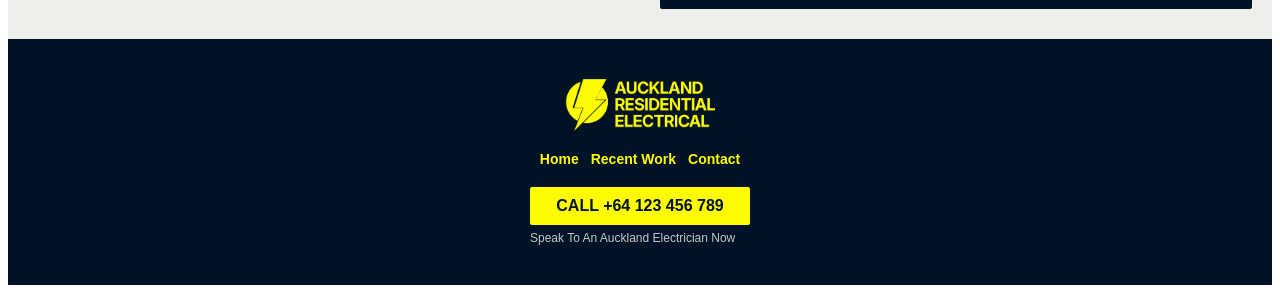
==== commit c0c98eb9: "Working file links" ====
--- a/index.html
+++ b/index.html
@@ -9,9 +9,9 @@
 
         <!--CSS CONNECTIONS-->
 
-        <link rel="stylesheet" href="C:\Users\james\OneDrive\Desktop\DTS Project 3 V2\CSS\main.css">
-        <link rel="stylesheet" href="C:\Users\james\OneDrive\Desktop\DTS Project 3 V2\CSS\global_sections.css">
-        <link rel="stylesheet" href="C:\Users\james\OneDrive\Desktop\DTS Project 3 V2\CSS\index.css">
+        <link rel="stylesheet" href="main.css">
+        <link rel="stylesheet" href="global_sections.css">
+        <link rel="stylesheet" href="index.css">
         
         <!--JSON-LD SCHEMA-->
         <script type="application/ld+json"></script>
@@ -35,24 +35,24 @@
         <header>
             <div class="header-top-bar">
                 <a class="header-top-bar-link" href="mailto:support@aucklandresidentialelectrical.co.nz">
-                    <img class="header-top-bar-link-icon" src="C:\Users\james\OneDrive\Desktop\DTS Project 3 V2\Images\icons\electrician_auckland_email_address_icon.png">
+                    <img class="header-top-bar-link-icon" src="electrician_auckland_email_address_icon.png">
                     <p class="header-top-bar-link-p">Email: <strong>support@aucklandresidentialelectrical.co.nz</strong></p>
                 </a>
                 <a class="header-top-bar-link" href="tel:+64123456789">
-                    <img class="header-top-bar-link-icon" src="C:\Users\james\OneDrive\Desktop\DTS Project 3 V2\Images\icons\electrician_auckland_phone_number_icon.png">
+                    <img class="header-top-bar-link-icon" src="electrician_auckland_phone_number_icon.png">
                     <p class="header-top-bar-link-p">Phone: <strong>+64 123 456 789</strong></p>
                 </a>
                 <a class="header-top-bar-link" href="https://google.com/maps/auckland-residential-electrical">
-                    <img class="header-top-bar-link-icon" src="C:\Users\james\OneDrive\Desktop\DTS Project 3 V2\Images\icons\outdoor_electrical_issue_repair_service_auckland_icon.png">
+                    <img class="header-top-bar-link-icon" src="outdoor_electrical_issue_repair_service_auckland_icon.png">
                     <p class="header-top-bar-link-p">Servicing: <strong>Across Immediate Auckland</strong></p>
                 </a>
             </div>
             <div class="header-main">
-                <img class="header-logo-image" src="C:\Users\james\OneDrive\Desktop\DTS Project 3 V2\Images\main-images\Auckland_Residential_Electrical_Logo_Small.jpg" alt="Auckland Residential Electrical Logo" href="/html/index.html">
+                <img class="header-logo-image" src="Auckland_Residential_Electrical_Logo_Small.jpg" alt="Auckland Residential Electrical Logo" href="index.html">
                 <div class="header-main-navigation-bar">
-                    <a class="header-main-navigation-button" href="/html/index.html" target="">Home</a>
-                    <a class="header-main-navigation-button" href="/html/recent_work.html" target="">Recent Work</a>
-                    <a class="header-main-navigation-button" href="/html/contact.html" target="">Contact</a>
+                    <a class="header-main-navigation-button" href="index.html" target="">Home</a>
+                    <a class="header-main-navigation-button" href="recent_work.html" target="">Recent Work</a>
+                    <a class="header-main-navigation-button" href="contact.html" target="">Contact</a>
                 </div>
                 <button class="header-main-call-to-action-button" href="tel:+64123456789">CALL <strong>+64 123 456 789</strong></button>
             </div>
@@ -71,15 +71,15 @@
                     </div>
                     <div class="home-hero-section-bottom-bar">
                         <div class="home-hero-section-bottom-bar-benefit-bullet-container">
-                            <img class="home-hero-section-bottom-bar-benefit-bullet-icon" src="C:\Users\james\OneDrive\Desktop\DTS Project 3 V2\Images\icons\electrician_auckland_response_time_icon.png">
+                            <img class="home-hero-section-bottom-bar-benefit-bullet-icon" src="electrician_auckland_response_time_icon.png">
                             <p class="home-hero-section-bottom-bar-benefit-bullet-p" style="opacity: 1;">1H Guaranteed Response Time</p>
                         </div>
                         <div class="home-hero-section-bottom-bar-benefit-bullet-container">
-                            <img class="home-hero-section-bottom-bar-benefit-bullet-icon" src="C:\Users\james\OneDrive\Desktop\DTS Project 3 V2\Images\icons\electrician_auckland_20_years_experience_icon.png">
+                            <img class="home-hero-section-bottom-bar-benefit-bullet-icon" src="electrician_auckland_20_years_experience_icon.png">
                             <p class="home-hero-section-bottom-bar-benefit-bullet-p" style="opacity: 1;">Trusted By Thousands</p>
                         </div>
                         <div class="home-hero-section-bottom-bar-benefit-bullet-container">
-                            <img class="home-hero-section-bottom-bar-benefit-bullet-icon" src="C:\Users\james\OneDrive\Desktop\DTS Project 3 V2\Images\icons\electrician_auckland_guarantee_icon.png">
+                            <img class="home-hero-section-bottom-bar-benefit-bullet-icon" src="electrician_auckland_guarantee_icon.png">
                             <p class="home-hero-section-bottom-bar-benefit-bullet-p" style="opacity: 1;">Fixed Or Free Guarantee</p>
                         </div>
                     </div>
@@ -94,32 +94,32 @@
                     </div>
                     <div class="home-services-section-service-cards-grid">
                         <div class="home-services-section-service-card">
-                            <img class="home-services-section-service-card-icon" src="C:\Users\james\OneDrive\Desktop\DTS Project 3 V2\Images\icons\blown_fuse_repair_service_auckland_icon.png">
+                            <img class="home-services-section-service-card-icon" src="blown_fuse_repair_service_auckland_icon.png">
                             <h4 class="home-services-section-service-card-header">Blown Fuses</h4>
                             <p class="home-services-section-service-card-p">Pop, bang, and everything goes dark. Get power back in just hours.</p>
                         </div>
                         <div class="home-services-section-service-card">
-                            <img class="home-services-section-service-card-icon" src="C:\Users\james\OneDrive\Desktop\DTS Project 3 V2\Images\icons\lighting_repair_service_auckland_icon.png">
+                            <img class="home-services-section-service-card-icon" src="lighting_repair_service_auckland_icon.png">
                             <h4 class="home-services-section-service-card-header">Lighting Issues</h4>
                             <p class="home-services-section-service-card-p">Flickering lights, one room going dark, to multi-room blackouts.</p>
                         </div>
                         <div class="home-services-section-service-card">
-                            <img class="home-services-section-service-card-icon" src="C:\Users\james\OneDrive\Desktop\DTS Project 3 V2\Images\icons\burned_switch_repair_service_auckland_icon.png">
+                            <img class="home-services-section-service-card-icon" src="burned_switch_repair_service_auckland_icon.png">
                             <h4 class="home-services-section-service-card-header">Burned Switches</h4>
                             <p class="home-services-section-service-card-p">Burning smells, sparking plugs, multiple switches, and more.</p>
                         </div>
                         <div class="home-services-section-service-card">
-                            <img class="home-services-section-service-card-icon" src="C:\Users\james\OneDrive\Desktop\DTS Project 3 V2\Images\icons\power_out_repair_service_auckland_icon.png">
+                            <img class="home-services-section-service-card-icon" src="power_out_repair_service_auckland_icon.png">
                             <h4 class="home-services-section-service-card-header">Power-Outs</h4>
                             <p class="home-services-section-service-card-p">Lone devices, single room, to whole-home power failures.</p>
                         </div>
                         <div class="home-services-section-service-card">
-                            <img class="home-services-section-service-card-icon" src="C:\Users\james\OneDrive\Desktop\DTS Project 3 V2\Images\icons\outdoor_electrical_issue_repair_service_auckland_icon.png">
+                            <img class="home-services-section-service-card-icon" src="outdoor_electrical_issue_repair_service_auckland_icon.png">
                             <h4 class="home-services-section-service-card-header">Outdoor Power Problems</h4>
                             <p class="home-services-section-service-card-p">Exterior lighting, garden decorations, external heaters, and more.</p>
                         </div>
                         <div class="home-services-section-service-card">
-                            <img class="home-services-section-service-card-icon" src="C:\Users\james\OneDrive\Desktop\DTS Project 3 V2\Images\icons\electrical_fault_finding_and_repair_service_auckland_icon.png">
+                            <img class="home-services-section-service-card-icon" src="electrical_fault_finding_and_repair_service_auckland_icon.png">
                             <h4 class="home-services-section-service-card-header">Fault Finding & Repair</h4>
                             <p class="home-services-section-service-card-p">Identify the cause of electrical issues & fix them at the root.</p>
                         </div>
@@ -139,57 +139,57 @@
                         </div>
                         <div class="home-why-us-section-benefit-bullet-container">
                             <div class="benefit-bullet-container">
-                                <img class="benefit-bullet-tick-icon" src="C:\Users\james\OneDrive\Desktop\DTS Project 3 V2\Images\icons\electrician_auckland_20_years_experience_icon.png" alt="Tick Icon">
+                                <img class="benefit-bullet-tick-icon" src="electrician_auckland_20_years_experience_icon.png" alt="Tick Icon">
                                 <p class="benefit-bullet-text">Best-Rated Residential Electricians 2026</p>
                             </div>
-                            <img class="membership-badge-image" src="C:\Users\james\OneDrive\Desktop\DTS Project 3 V2\Images\main-images\SiteWise-Gold-2025-scaled.jpg" alt="Sitewise Gold Badge - Powered By SiteSafe New Zealand">
+                            <img class="membership-badge-image" src="SiteWise-Gold-2025-scaled.jpg" alt="Sitewise Gold Badge - Powered By SiteSafe New Zealand">
                             <div class="benefit-bullet-rating-container">
-                                <img class="benefit-bullet-rating-logo" src="C:\Users\james\OneDrive\Desktop\DTS Project 3 V2\Images\main-images\google g logo.webp" alt="Google 'G' Logo - Rated 5.0 Stars On Google">
-                                <img class="benefit-bullet-star-rating-graphic" src="C:\Users\james\OneDrive\Desktop\DTS Project 3 V2\Images\main-images\5.0 Stars Graphic.png" alt="5-Star Graphic - Rated 5.0 Stars On Google">
+                                <img class="benefit-bullet-rating-logo" src="google g logo.webp" alt="Google 'G' Logo - Rated 5.0 Stars On Google">
+                                <img class="benefit-bullet-star-rating-graphic" src="5.0 Stars Graphic.png" alt="5-Star Graphic - Rated 5.0 Stars On Google">
                                 <a class="benefit-bullet-star-rating-text">5.0 (1275 Reviews)</a>
                             </div>
                             <div class="benefit-bullet-rating-container">
-                                <img class="benefit-bullet-rating-logo" src="C:\Users\james\OneDrive\Desktop\DTS Project 3 V2\Images\main-images\builderscrack logo.png" alt="Builderscrack Logo - Rated 5.0 Stars On Builderscrack New Zealand">
-                                <img class="benefit-bullet-star-rating-graphic" src="C:\Users\james\OneDrive\Desktop\DTS Project 3 V2\Images\main-images\5.0 Stars Graphic.png" alt="5-Star Graphic - Rated 5.0 Stars On Google">
+                                <img class="benefit-bullet-rating-logo" src="builderscrack logo.png" alt="Builderscrack Logo - Rated 5.0 Stars On Builderscrack New Zealand">
+                                <img class="benefit-bullet-star-rating-graphic" src="5.0 Stars Graphic.png" alt="5-Star Graphic - Rated 5.0 Stars On Google">
                                 <a class="benefit-bullet-star-rating-text">5.0 (813 Reviews)</a>
                             </div>
                             <div class="benefit-bullet-container">
-                                <img class="membership-badge-image" src="C:\Users\james\OneDrive\Desktop\DTS Project 3 V2\Images\main-images\master electricians membership badge.webp" alt="Certified Master Electricians - Master Electricians New Zealand Member">
+                                <img class="membership-badge-image" src="master electricians membership badge.webp" alt="Certified Master Electricians - Master Electricians New Zealand Member">
                                 <p class="benefit-bullet-text">Certified Master Electricians</p>
                             </div>
                         </div>
                         <div class="home-why-us-section-why-us-cards-container">
                             <div class="home-why-us-section-why-us-card">
                                 <div class="why-us-card-icon-and-header-container">
-                                    <img class="why-us-card-icon" src="C:\Users\james\OneDrive\Desktop\DTS Project 3 V2\Images\icons\electrician_auckland_guarantee_icon.png" alt="Auckland Electrician Guarantee Icon - Shield">
+                                    <img class="why-us-card-icon" src="electrician_auckland_guarantee_icon.png" alt="Auckland Electrician Guarantee Icon - Shield">
                                     <h4 class="why-us-card-header">Fixed Or Free Guarantee</h4>
                                 </div>
                                 <p class="why-us-card-text">If the electrical issue we repaired breaks again within 6 months, we return and fix it again with no labor fee – just pay the $20 callout.</p>
                             </div>
                             <div class="home-why-us-section-why-us-card">
                                 <div class="why-us-card-icon-and-header-container">
-                                    <img class="why-us-card-icon" src="C:\Users\james\OneDrive\Desktop\DTS Project 3 V2\Images\icons\electrician_auckland_response_time_icon.png" alt="Auckland Electrician One Hour Response Time Icon - Flash Icon">
+                                    <img class="why-us-card-icon" src="electrician_auckland_response_time_icon.png" alt="Auckland Electrician One Hour Response Time Icon - Flash Icon">
                                     <h4 class="why-us-card-header">Guaranteed 1H Response Window</h4>
                                 </div>
                                 <p class="why-us-card-text">If we don’t arrive within one hour after dispatch, you don’t pay the callout fee.</p>
                             </div>
                             <div class="home-why-us-section-why-us-card">
                                 <div class="why-us-card-icon-and-header-container">
-                                    <img class="why-us-card-icon" src="C:\Users\james\OneDrive\Desktop\DTS Project 3 V2\Images\icons\electrician_auckland_residential_electrical_specialists_icon.png" alt="Auckland Electrician - 100% Auckland Home Electrical Repair Specialists Icon - House Icon">
+                                    <img class="why-us-card-icon" src="electrician_auckland_residential_electrical_specialists_icon.png" alt="Auckland Electrician - 100% Auckland Home Electrical Repair Specialists Icon - House Icon">
                                     <h4 class="why-us-card-header">100% Home Electrical Repair Specialists</h4>
                                 </div>
                                 <p class="why-us-card-text">You get an experienced specialist who’s fixed your exact issue hundreds of times, not a commercial wiring electrician who “happens to do repairs”.</p>
                             </div>
                             <div class="home-why-us-section-why-us-card">
                                 <div class="why-us-card-icon-and-header-container">
-                                    <img class="why-us-card-icon" src="C:\Users\james\OneDrive\Desktop\DTS Project 3 V2\Images\icons\electrician_auckland_20_years_experience_icon.png" alt="Electrician Auckland With 20+ Years' Experience Icon - Tick Icon">
+                                    <img class="why-us-card-icon" src="electrician_auckland_20_years_experience_icon.png" alt="Electrician Auckland With 20+ Years' Experience Icon - Tick Icon">
                                     <h4 class="why-us-card-header">20+ Years, Thousands Of Repairs</h4>
                                 </div>
                                 <p class="why-us-card-text">Operating in Auckland flawlessly for over 20 years, successfully repairing thousands of electrical issues, becoming top-rated through good word alone, not sleezy advertising.</p>
                             </div>
                             <div class="home-why-us-section-why-us-card">
                                 <div class="why-us-card-icon-and-header-container">
-                                    <img class="why-us-card-icon" src="C:\Users\james\OneDrive\Desktop\DTS Project 3 V2\Images\icons\electrician_auckland_spotless_cleanup_icon.png" alt="Auckland Electrical Service With Full Clean-Up Included Icon - Sparkling Stars Icon">
+                                    <img class="why-us-card-icon" src="electrician_auckland_spotless_cleanup_icon.png" alt="Auckland Electrical Service With Full Clean-Up Included Icon - Sparkling Stars Icon">
                                     <h4 class="why-us-card-header">Spotless Cleanup</h4>
                                 </div>
                                 <p class="why-us-card-text">Most electricians leave the site looking like a construction project. Our fee includes a full cleanup of dirt, dust, materials, and any mess caused by our workmanship by default.</p>
@@ -212,7 +212,7 @@
                         <h2>Providing Rapid, Reliable Electrical Repair Services In The Immediate Auckland Area</h2>
                         <p>From the North Shore to South Auckland, and everything in between. We limit our dispatch range to ensure guaranteed 1H response times.</p>
                     </div>
-                    <img class="home-service-area-section-maps-image" src="C:\Users\james\OneDrive\Desktop\DTS Project 3 V2\Images\main-images\electrician_auckland_service_area_map.png" alt="Auckland Electrician Service Area Map - Electricians Servicing Across Auckland">
+                    <img class="home-service-area-section-maps-image" src="electrician_auckland_service_area_map.png" alt="Auckland Electrician Service Area Map - Electricians Servicing Across Auckland">
                     <div class="main-call-to-action-container" style="align-items: center; justify-content: center; align-self: center; margin-left: auto; margin-right: auto;">
                         <button class="main-call-to-action-button">CALL <strong>+64 123 456 789</strong></button>
                         <p class="main-call-to-action-button-under-p">Speak To An Auckland Electrician Now</p>
@@ -255,7 +255,7 @@
         </main>
         <footer>
             <div class="footer-content-container">
-                <img class="footer-logo-image" src="C:\Users\james\OneDrive\Desktop\DTS Project 3 V2\Images\main-images\Auckland_Residential_Electrical_Logo_Small.jpg" alt="Contact Us">
+                <img class="footer-logo-image" src="Auckland_Residential_Electrical_Logo_Small.jpg" alt="Contact Us">
                 <div class="footer-navigation-bar">
                     <a class="footer-navigation-button" href="___" target="_blank">Home</a>
                     <a class="footer-navigation-button" href="___" target="_blank">Recent Work</a>
--- a/main.css
+++ b/main.css
@@ -0,0 +1,47 @@
+h1, h2, h3, h4, h5, h6, p {
+    font-family: 'Inter', 'Roboto', 'Google Sans', arial;
+    font-weight: normal;
+    line-height: normal;
+    letter-spacing: normal;
+    padding: 0;
+    margin: 0;
+}
+
+section {
+    padding-top: 30px;
+    padding-bottom: 30px;
+    padding-left: 20px;
+    padding-right: 20px;
+}
+
+.main-call-to-action-container {
+    display: flex;
+    flex-direction: column;
+    gap: 6px;
+
+    width: 220px;
+}
+
+.main-call-to-action-button {
+    background-color: #fffc00;
+    border: none;
+    border-radius: 2px;
+
+    font-family: 'Inter', 'Roboto', 'Google Sans', arial;
+    font-size: 16px;
+    font-weight: bold;
+    color: #001326;
+    line-height: normal;
+    letter-spacing: normal;
+
+    padding: 10px;
+
+    transition: background-color 0.1s;
+}
+.main-call-to-action-button:hover { background-color: #bebb01; }
+
+.main-call-to-action-button-under-p {
+    font-size: 12px;
+    opacity: 0.8;
+    color: #001326;
+}
--- a/global_sections.css
+++ b/global_sections.css
@@ -0,0 +1,160 @@
+header {
+    background-color: #001326;
+}
+
+.header-top-bar {
+    background-color: #fffc00;
+    padding-top: 5px;
+    padding-bottom: 5px;
+    padding-left: 20px;
+    padding-right: 20px;
+
+    display: flex;
+    flex-direction: row;
+    gap: 12px;
+}
+
+.header-top-bar-link {
+    display: flex;
+    flex-direction: row;
+    gap: 5px;
+    align-items: center;
+
+    text-decoration: none;
+}
+
+.header-top-bar-link-icon {
+    width: 15px;
+    object-fit: cover;
+}
+.header-top-bar-link:hover .header-top-bar-link-p { text-decoration: underline; }
+
+.header-top-bar-link-p {
+    font-family: 'Inter', 'Roboto', 'Google Sans', arial;
+    font-size: 12px;
+    font-weight: normal;
+    color: #001326;
+    line-height: normal;
+    letter-spacing: normal;
+
+    padding: 0;
+    margin: 0;
+
+    text-decoration: none;
+
+    transition: text-decoration 0.1s;
+}
+.header-top-bar-link-p:hover { text-decoration: underline; }
+
+.header-main {
+    background-color: #001326;
+    
+    padding-top: 15px;
+    padding-bottom: 15px;
+    padding-left: 20px;
+    padding-right: 20px;
+
+    display: flex;
+    flex-direction: row;
+    justify-content: space-between;
+    align-items: center;
+}
+
+.header-logo-image {
+    width: 120px;
+    object-fit: cover;
+}
+
+.header-main-navigation-bar {
+    display: flex;
+    flex-direction: row;
+    gap: 25px;
+    align-items: center;
+}
+
+.header-main-navigation-button {
+    font-family: 'Inter', 'Roboto', 'Google Sans', arial;
+    font-size: 16px;
+    font-weight: bold;
+    color: #fffc00;
+    line-height: normal;
+    letter-spacing: normal;
+
+    padding: 0;
+    margin: 0;
+
+    text-decoration: none;
+
+    cursor: pointer;
+
+    transition: text-decoration 0.1s;
+}
+.header-main-navigation-button:hover { text-decoration: underline; }
+
+.header-main-call-to-action-button {
+    background-color: #fffc00;
+    border: none;
+    border-radius: 2px;
+
+    font-family: 'Inter', 'Roboto', 'Google Sans', arial;
+    font-size: 15px;
+    font-weight: bold;
+    color: #001326;
+    line-height: normal;
+    letter-spacing: normal;
+
+    padding: 10px;
+
+    cursor: pointer;
+
+    transition: background-color 0.1s;
+}
+.header-main-call-to-action-button:hover { background-color: #bebb01; }
+
+/* FOOTER */
+
+footer {
+    padding-top: 40px;
+    padding-bottom: 40px;
+    padding-left: 20px;
+    padding-right: 20px;
+    background-color: #001326;
+}
+
+.footer-content-container {
+    display: flex;
+    flex-direction: column;
+    gap: 20px;
+    align-items: center;
+
+    margin-left: auto;
+    margin-right: auto;
+}
+.footer-logo-image {
+    width: 150px;
+    object-fit: cover;
+}
+.footer-navigation-bar {
+    display: flex;
+    flex-direction: row;
+    gap: 12px;
+}
+
+.footer-navigation-button {
+    font-family: 'Inter', 'Roboto', 'Google Sans', arial;
+    font-size: 14px;
+    font-weight: bold;
+    color: #fffc00;
+    line-height: normal;
+    letter-spacing: normal;
+
+    padding: 0;
+    margin: 0;
+
+    text-decoration: none;
+
+    cursor: pointer;
+
+    transition: text-decoration 0.1s;
+}
+.footer-navigation-button:hover { text-decoration: underline; }
--- a/index.css
+++ b/index.css
@@ -0,0 +1,395 @@
+/* HERO SECTION */
+
+.home-hero-section {
+    background-image: url("https://wayfarer.travel/wp-content/uploads/2017/12/Auckland-skyline.jpg");
+    padding: 0;
+}
+
+.home-hero-section-bg-image-darkener-container {
+    background-color: #001326a8;
+}
+
+.home-hero-section-content-container {
+    display: flex;
+    flex-direction: column;
+    gap: 20px;
+
+    padding-top: 30px;
+    padding-bottom: 30px;
+    padding-left: 20px;
+    padding-right: 20px;
+
+    width: 50%;
+}
+
+.home-hero-section-h2 {
+    font-size: 25px;
+    font-weight: bold;
+    color: #f5f5f1;
+}
+
+.home-hero-section-h1 {
+    font-size: 40px;
+    font-weight: bold;
+    color: #f5f5f1;
+}
+
+.home-hero-section-p {
+    font-size: 14px;
+    color: #f5f5f1;
+    opacity: 0.8;
+}
+
+.home-hero-section-bottom-bar {
+    background-color: #fffc00;
+    padding-top: 5px;
+    padding-bottom: 5px;
+    padding-left: 20px;
+    padding-right: 20px;
+
+    display: flex;
+    flex-direction: row;
+    gap: 25px;
+    align-items: center;
+    justify-content: center;
+}
+
+.home-hero-section-bottom-bar-benefit-bullet-container {
+    display: flex;
+    flex-direction: row;
+    gap: 10px;
+    align-items: center;
+}
+
+.home-hero-section-bottom-bar-benefit-bullet-icon {
+    width: 30px;
+    object-fit: cover;
+}
+
+.home-hero-section-bottom-bar-benefit-bullet-p {
+    font-weight: bold;
+    font-size: 16px;
+}
+
+/* SERVICES SECTION */
+
+.home-services-section-content-container {
+    display: flex;
+    flex-direction: column;
+    gap: 40px;
+    align-items: center;
+}
+
+.home-services-section-text-container {
+    display: flex;
+    flex-direction: column;
+    gap: 20px;
+}
+
+.home-services-section-service-cards-grid {
+    display: grid;
+    grid-template-columns: 1fr 1fr 1fr;
+}
+
+.home-services-section-service-card {
+    background-color: #001326;
+    border: none;
+    border-radius: 2px;
+
+    display: flex;
+    flex-direction: column;
+    gap: 10px;
+
+    padding: 15px;
+    margin: 4px;
+}
+
+.home-services-section-service-card-icon {
+    width: 30px;
+    object-fit: cover;
+    border: none;
+    border-radius: 2px;
+}
+
+.home-services-section-service-card-header {
+    color: #f5f5f1;
+}
+
+.home-services-section-service-card-p {
+    color: #f5f5f1;
+    font-size: 13px;
+}
+
+/* WHY US SECTION */
+
+.home-why-us-section {
+    background-color: #eeeeea;
+}
+
+.home-why-us-section-two-column-layout-div {
+    display: grid;
+    grid-template-columns: 1fr 1fr;
+    row-gap: 20px;
+    column-gap: 50px;
+}
+
+.home-why-us-section-content-container {
+    display: flex;
+    flex-direction: column;
+    gap: 40px;
+}
+
+.home-why-us-section-text-container {
+    display: flex;
+    flex-direction: column;
+    gap: 20px;
+}
+
+.home-why-us-section-benefit-bullet-container {
+    display: flex;
+    flex-direction: row;
+    gap: 10px;
+    align-items: center;
+}
+
+.benefit-bullet-container {
+    display: flex;
+    flex-direction: row;
+    gap: 5px;
+    align-items: center;
+    display: inline-block;
+}
+
+.benefit-bullet-tick-icon {
+    width: 20px;
+    object-fit: cover;
+    border: none;
+    border-radius: 2px;
+}
+
+.benefit-bullet-text {
+    font-size: 12px;
+}
+
+.membership-badge-image {
+    height: 20px;
+    object-fit: cover;
+    border: none;
+    border-radius: 2px;
+}
+
+.benefit-bullet-rating-container {
+    display: flex;
+    flex-direction: row;
+    gap: 5px;
+    align-items: center;
+    justify-content: center;
+    display: inline-block;
+}
+
+.benefit-bullet-rating-logo {
+    height: 22px;
+    object-fit: cover;
+    border: none;
+    border-radius: 2px;
+}
+
+.benefit-bullet-star-rating-graphic {
+    height: 18px;
+    object-fit: cover;
+}
+
+.benefit-bullet-star-rating-text {
+    font-family: 'Inter', arial;
+    font-weight: normal;
+    line-height: normal;
+    letter-spacing: normal;
+    font-size: 12px;
+    font-weight: normal;
+    color: #001326;
+    opacity: 0.8;
+    text-decoration: underline;
+    cursor: pointer;
+    transition: color 0.1s;
+}
+.benefit-bullet-star-rating-text:hover { color: blue; }
+
+.home-why-us-section-why-us-cards-container {
+    display: flex;
+    flex-direction: column;
+    gap: 30px;
+}
+
+.home-why-us-section-why-us-card {
+    display: flex;
+    flex-direction: column;
+    gap: 6px;
+}
+
+.why-us-card-icon-and-header-container {
+    display: flex;
+    flex-direction: row;
+    gap: 5px;
+    align-items: center;
+}
+
+.why-us-card-icon {
+    width: 25px;
+    object-fit: cover;
+    border: none;
+    border-radius: 2px;
+}
+
+.why-us-card-header {
+    font-size: 15px;
+    font-weight: bold;
+}
+
+.why-us-card-text {
+    font-size: 12px;
+    font-weight: normal;
+}
+
+.home-why-us-section-right-image-container {
+    height: fit-content;
+    width: fit-content;
+    object-fit: cover;
+}
+
+.home-why-us-section-right-image {
+    height: 100%;
+    width: 100%;
+    border: none;
+    border-radius: 2px;
+}
+
+/* SERVICE AREA SECTION */
+
+.home-service-area-section
+
+.home-service-area-section-content-container {
+    display: flex;
+    flex-direction: column;
+    gap: 40px;
+    justify-content: center;
+    align-items: center;
+    text-align: center;
+}
+
+.home-service-area-section-text-container {
+    display: flex;
+    flex-direction: column;
+    gap: 20px;
+    align-items: center;
+    text-align: center;
+}
+
+.home-service-area-section-maps-image {
+    width: 100%;
+    height: 80%;
+    border: none;
+    border-radius: 2px;
+
+    margin-top: 40px;
+    margin-bottom: 40px;
+}
+
+/* CONTACT SECTION */
+
+.home-contact-section {
+    background-color: #eeeeea;
+}
+
+.home-contact-section-two-column-layout-div {
+    display: grid;
+    grid-template-columns: 1fr 1fr;
+    column-gap: 40px;
+}
+
+.home-contact-section-left-image-container {
+    height: 100%;
+    width: 100%;
+}
+
+.home-contact-section-left-image {
+    height: 100%;
+    width: 100%;
+    border: none;
+    border-radius: 2px;
+    object-fit: cover;
+}
+
+.home-contact-section-content-container {
+    display: flex;
+    flex-direction: column;
+    gap: 40px;
+}
+
+.home-contact-section-text-container {
+    display: flex;
+    flex-direction: column;
+    gap: 20px;
+}
+
+.home-contact-section-p-text-call-link-text {
+    font-family: 'Inter', 'Roboto', 'Google Sans', arial;
+    font-weight: normal;
+    line-height: normal;
+    letter-spacing: normal;
+    font-size: 13px;
+    color: #001326;
+    opacity: 0.8;
+
+    transition: color 0.1s;
+}
+.home-contact-section-p-text-call-link-text:hover { color: blue; }
+
+.home-contact-section-contact-form {
+    background-color: #001326;
+    border: none;
+    border-radius: 2px;
+
+    padding: 10px;
+
+    display: flex;
+    flex-direction: column;
+    gap: 20px;
+}
+
+.form-field-container {
+    display: flex;
+    flex-direction: column;
+    gap: 10px;
+}
+
+.form-field-title {
+    font-weight: bold;
+    color: #f5f5f1;
+    font-size: 14px;
+}
+
+.form-field {
+    background-color: #f5f5f1;
+    border: none;
+    border-radius: 2px;
+}
+
+.home-contact-section-form-submit-button {
+    background-color: #fffc00;
+    border: none;
+    border-radius: 2px;
+
+    font-family: 'Inter', 'Roboto', 'Google Sans', arial;
+    font-weight: bold;
+    font-size: 15px;
+    line-height: normal;
+    letter-spacing: normal;
+    color: #001326;
+
+    padding: 8px;
+
+    cursor: pointer;
+
+    transition: background-color 0.1s;
+}
+.home-contact-section-form-submit-button:hover { background-color: #bebb01; }
